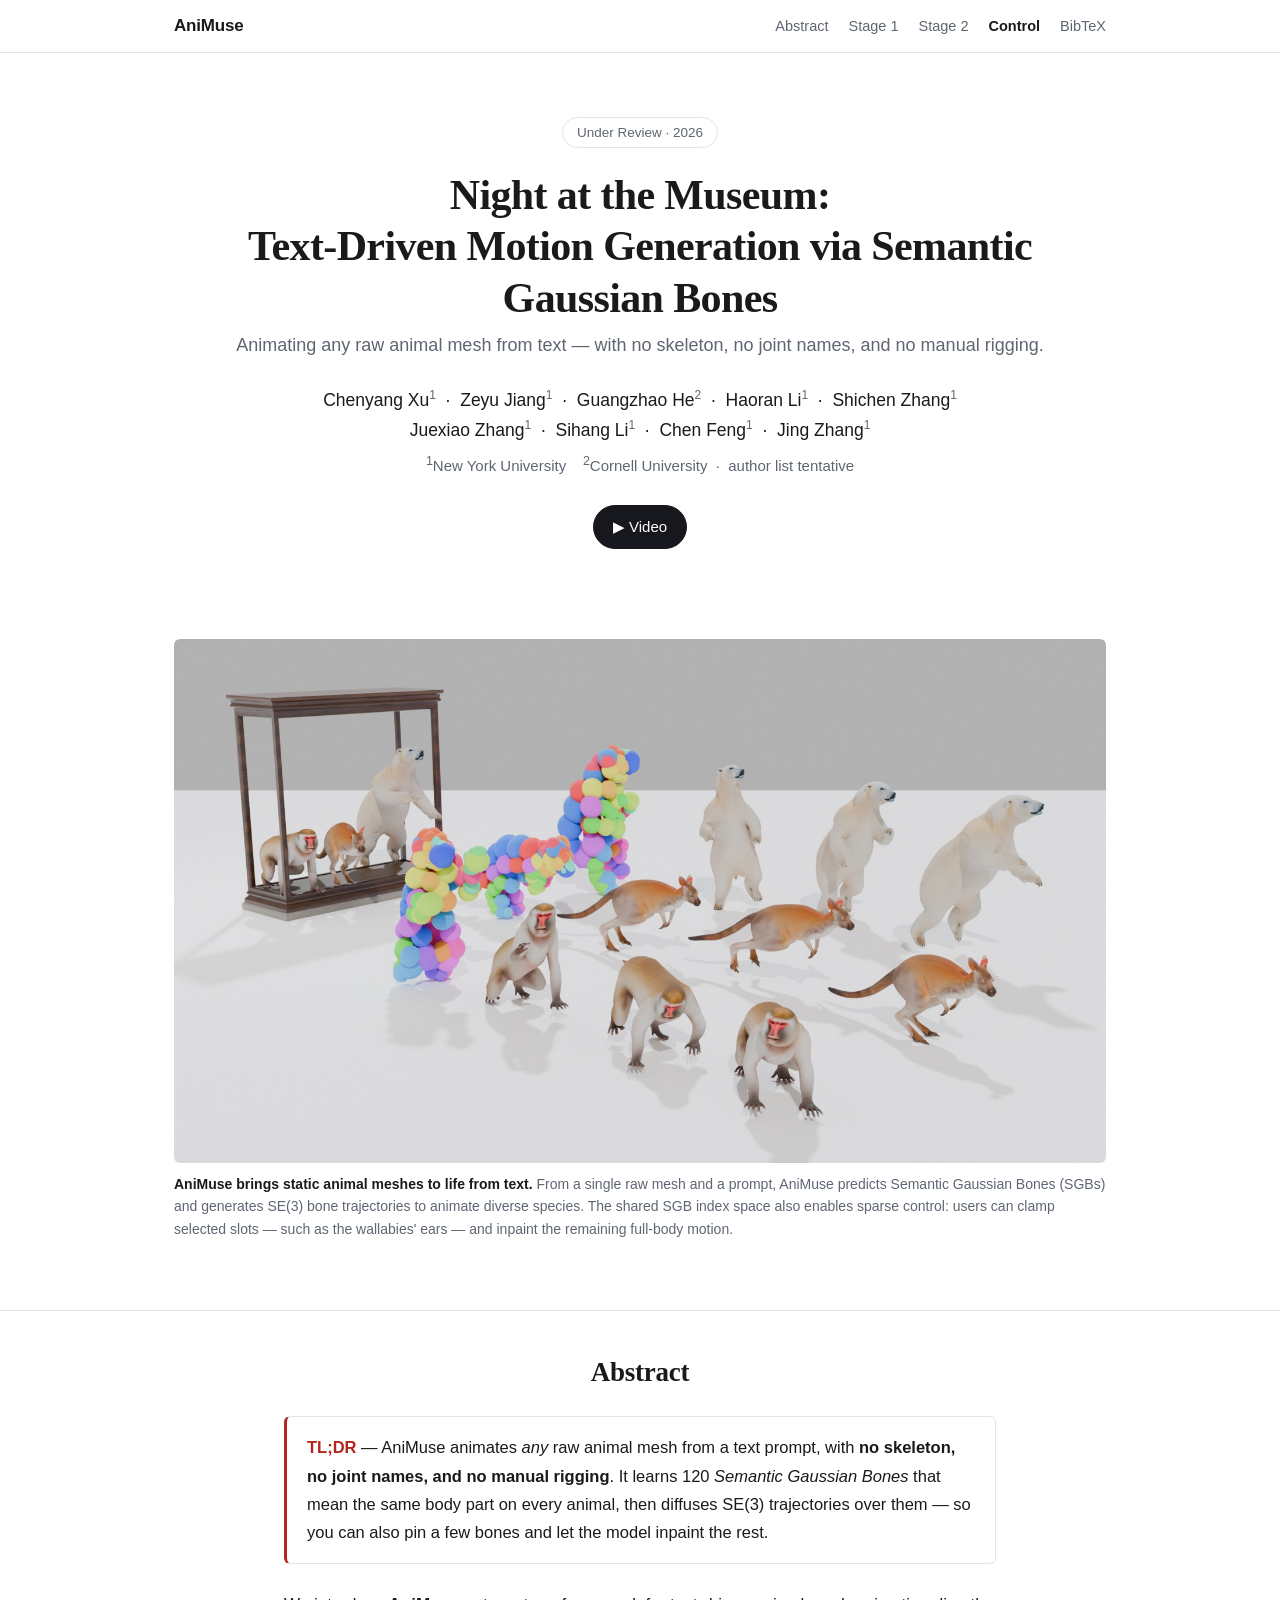
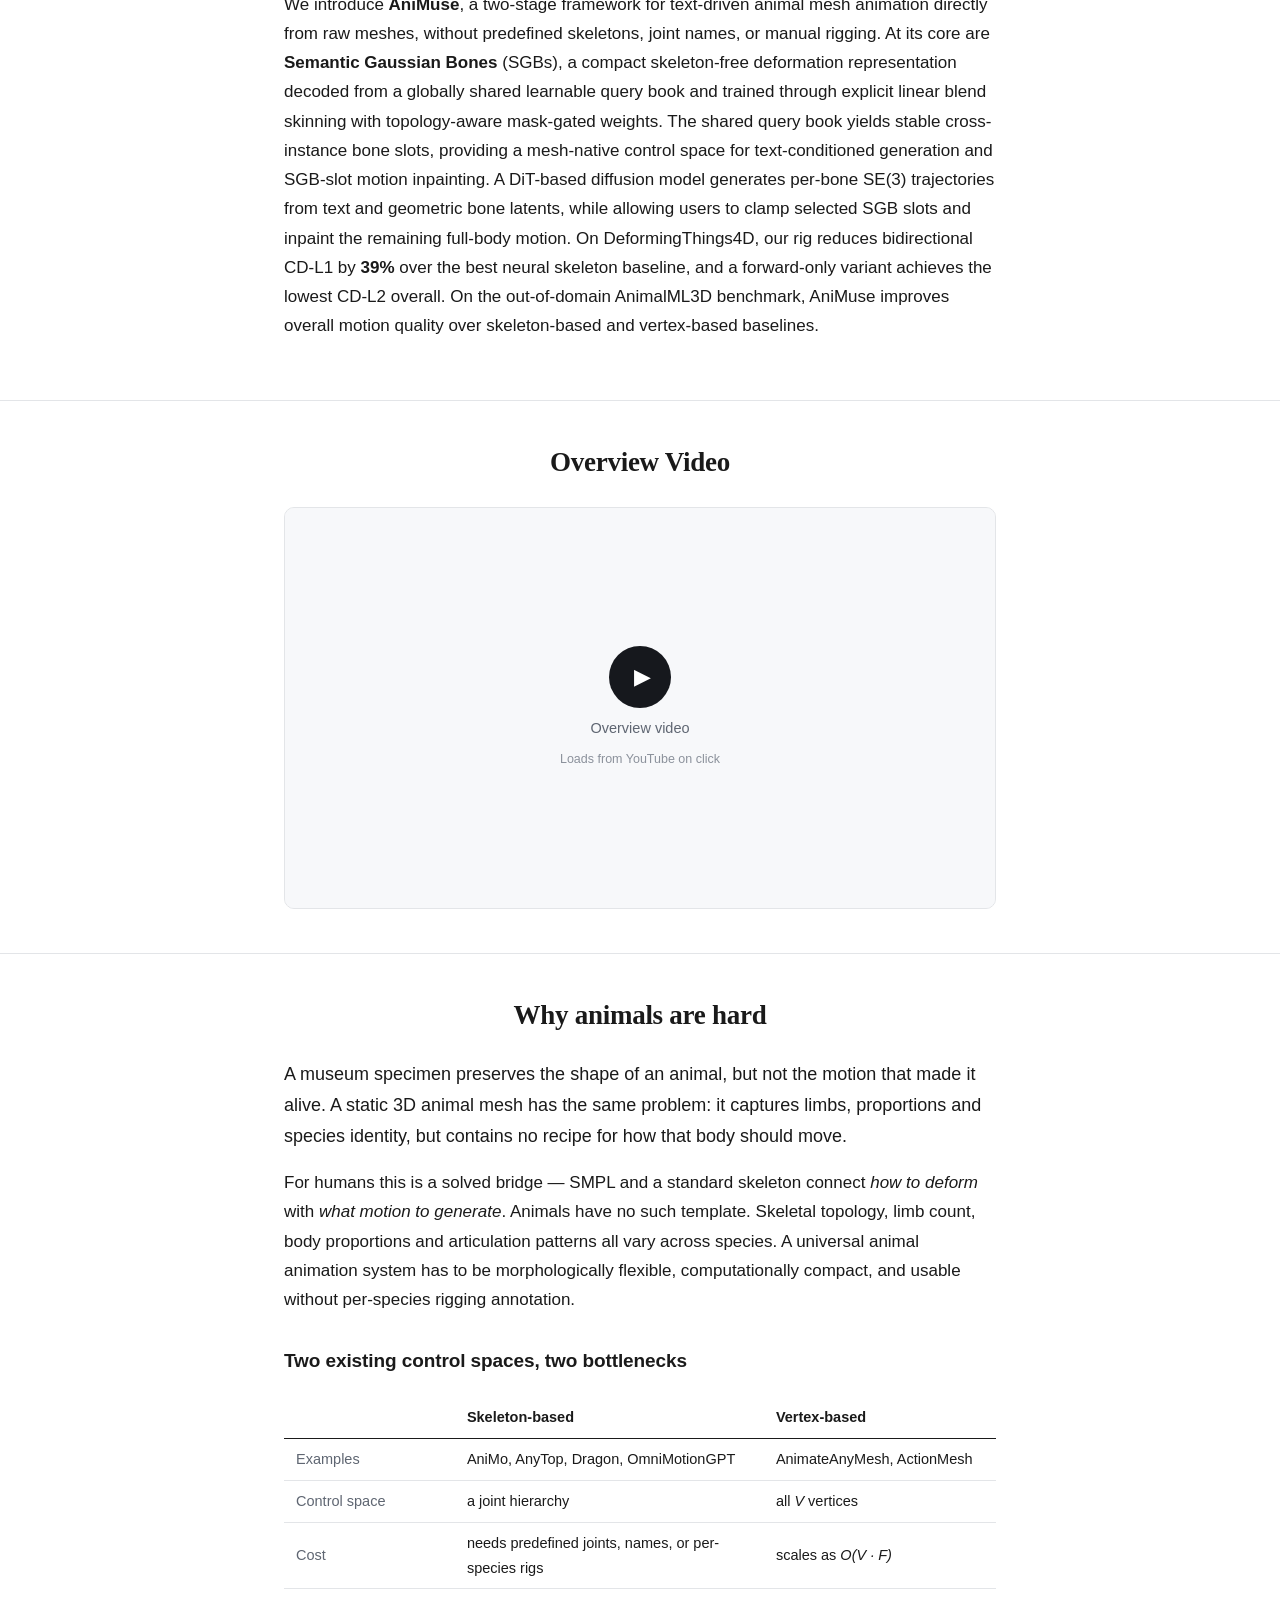
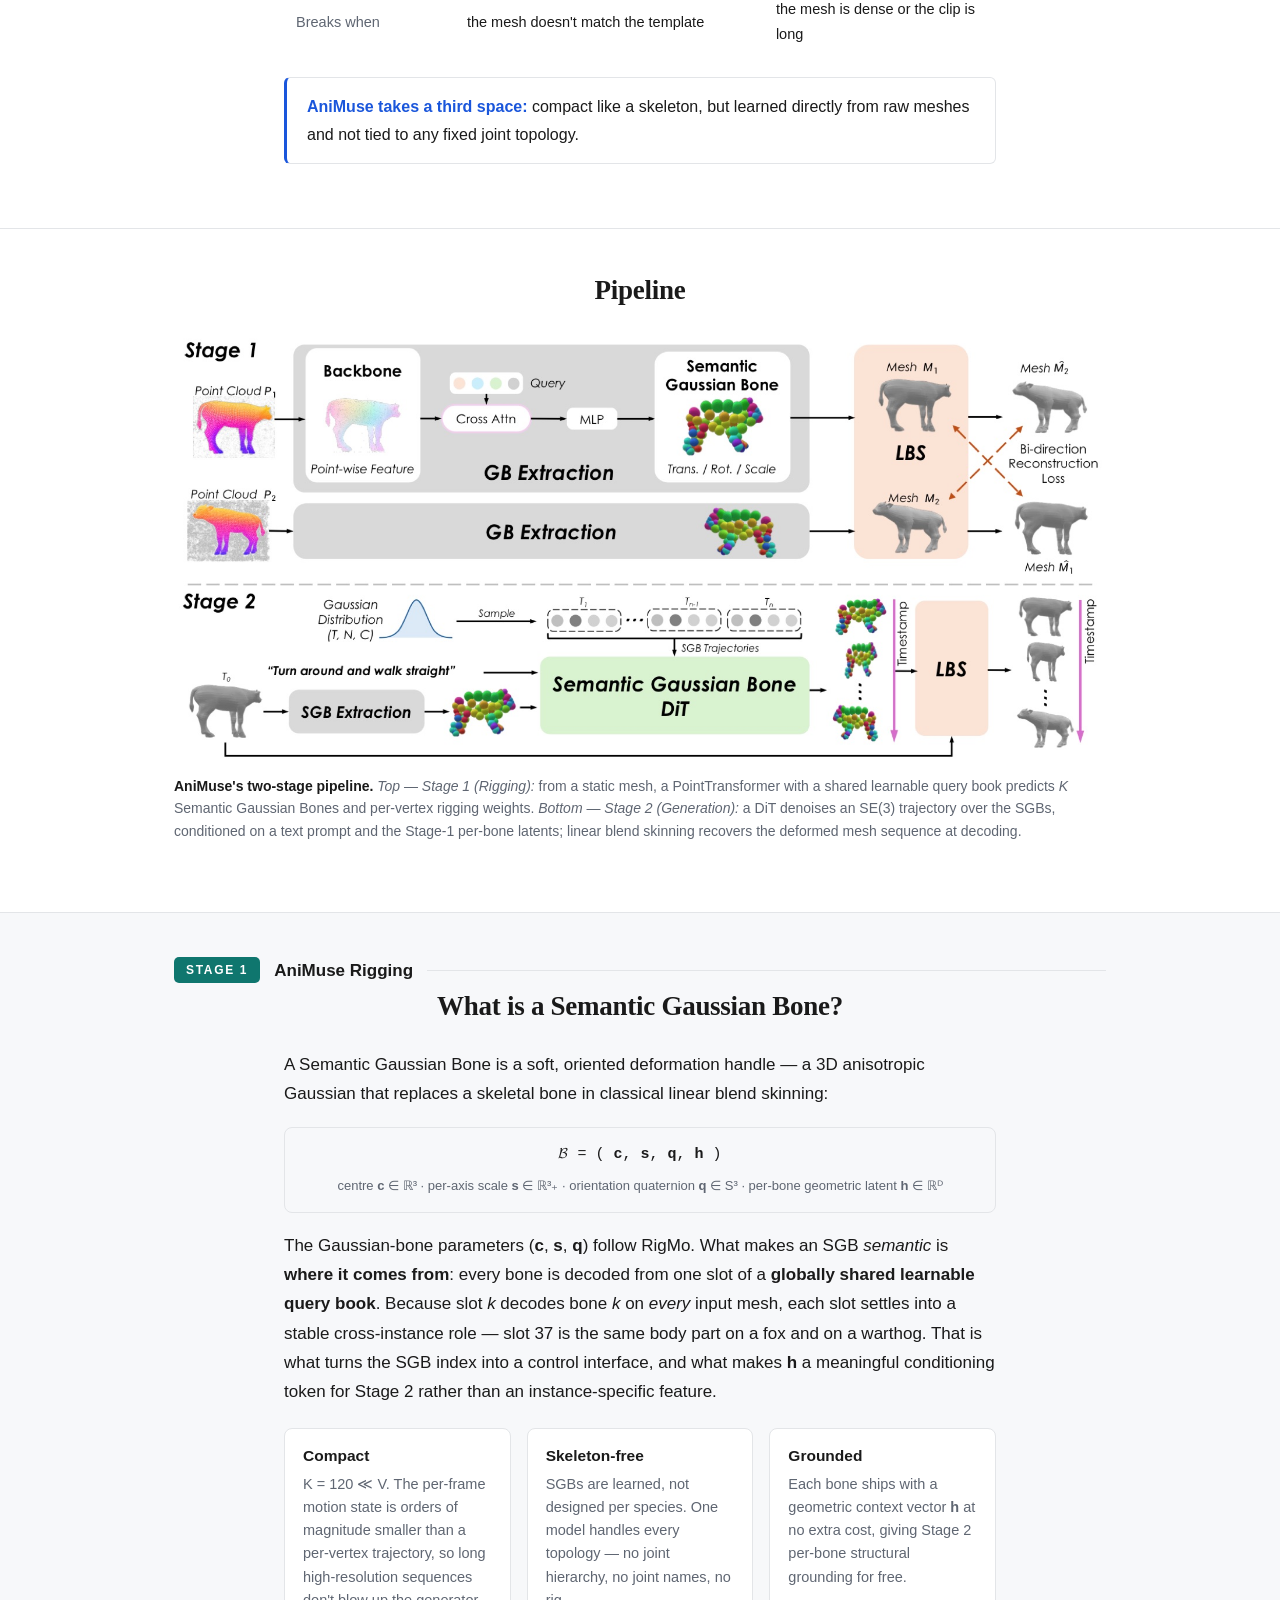
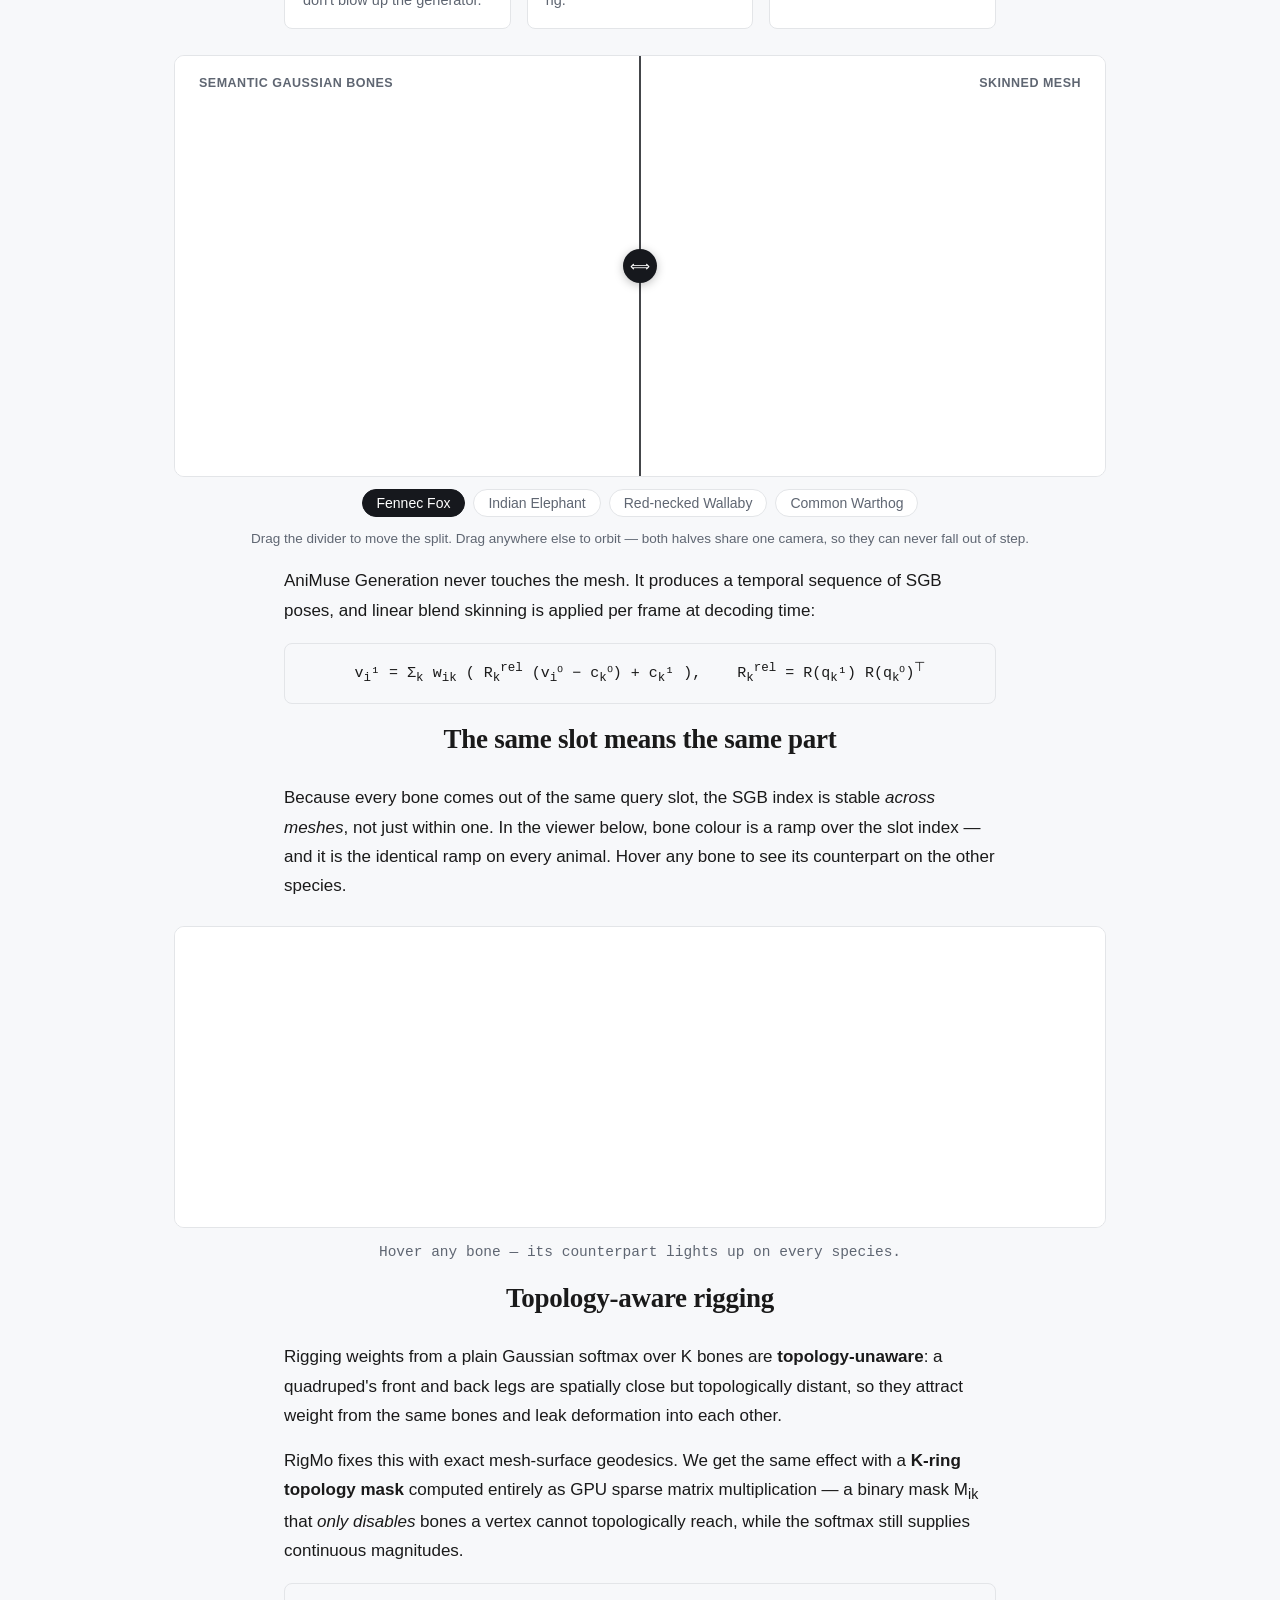
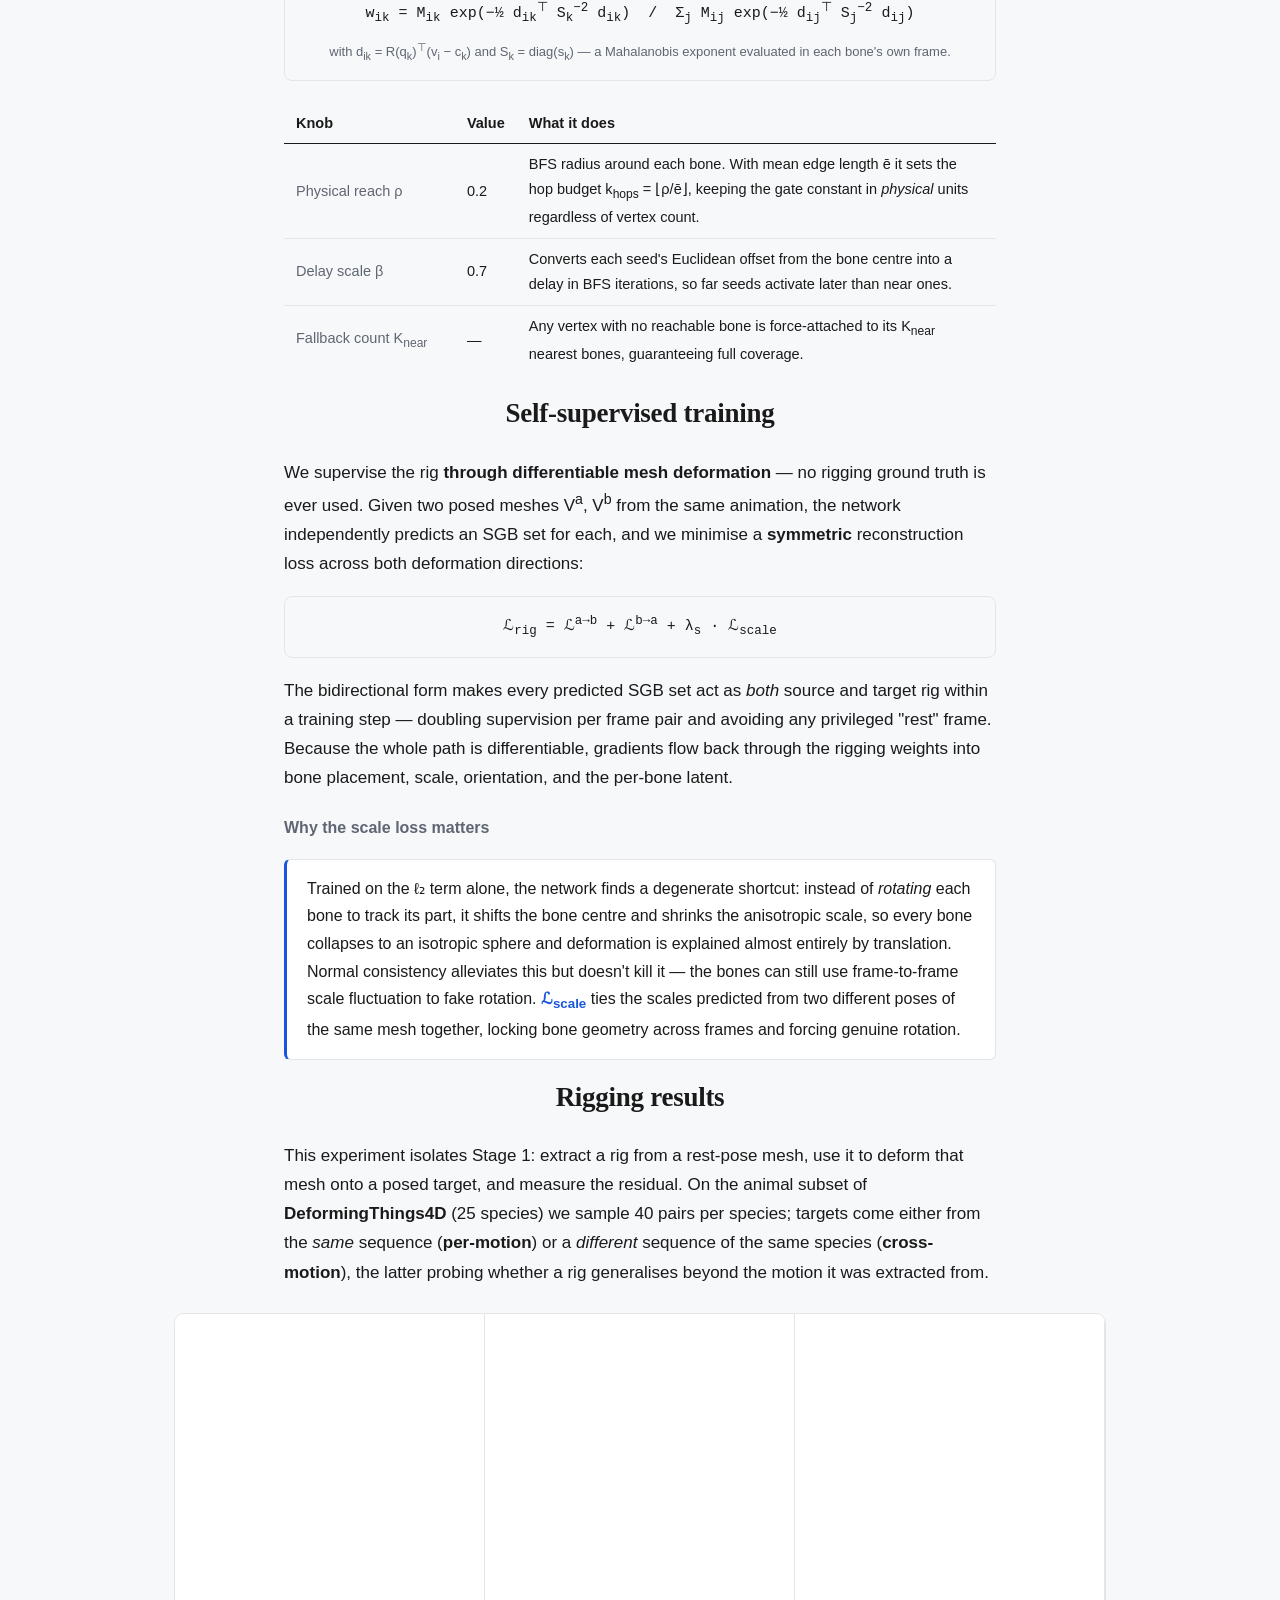
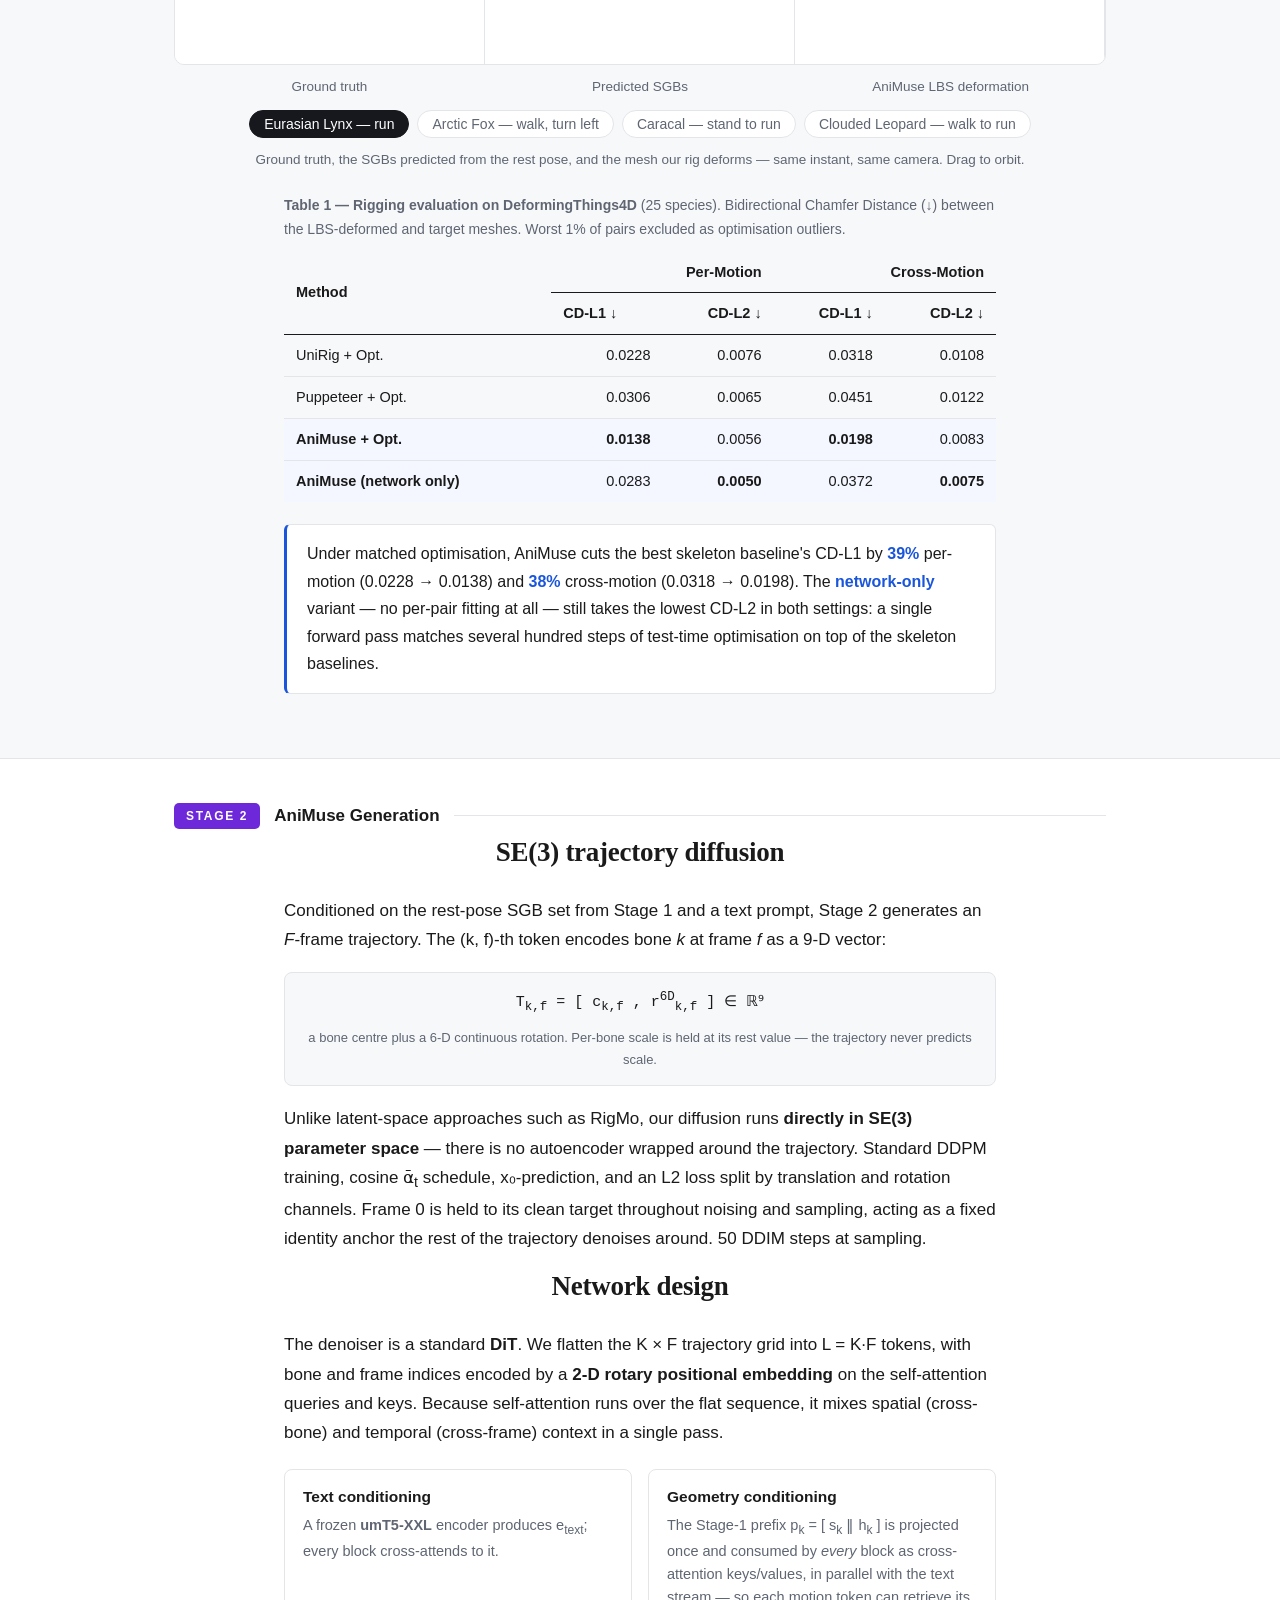
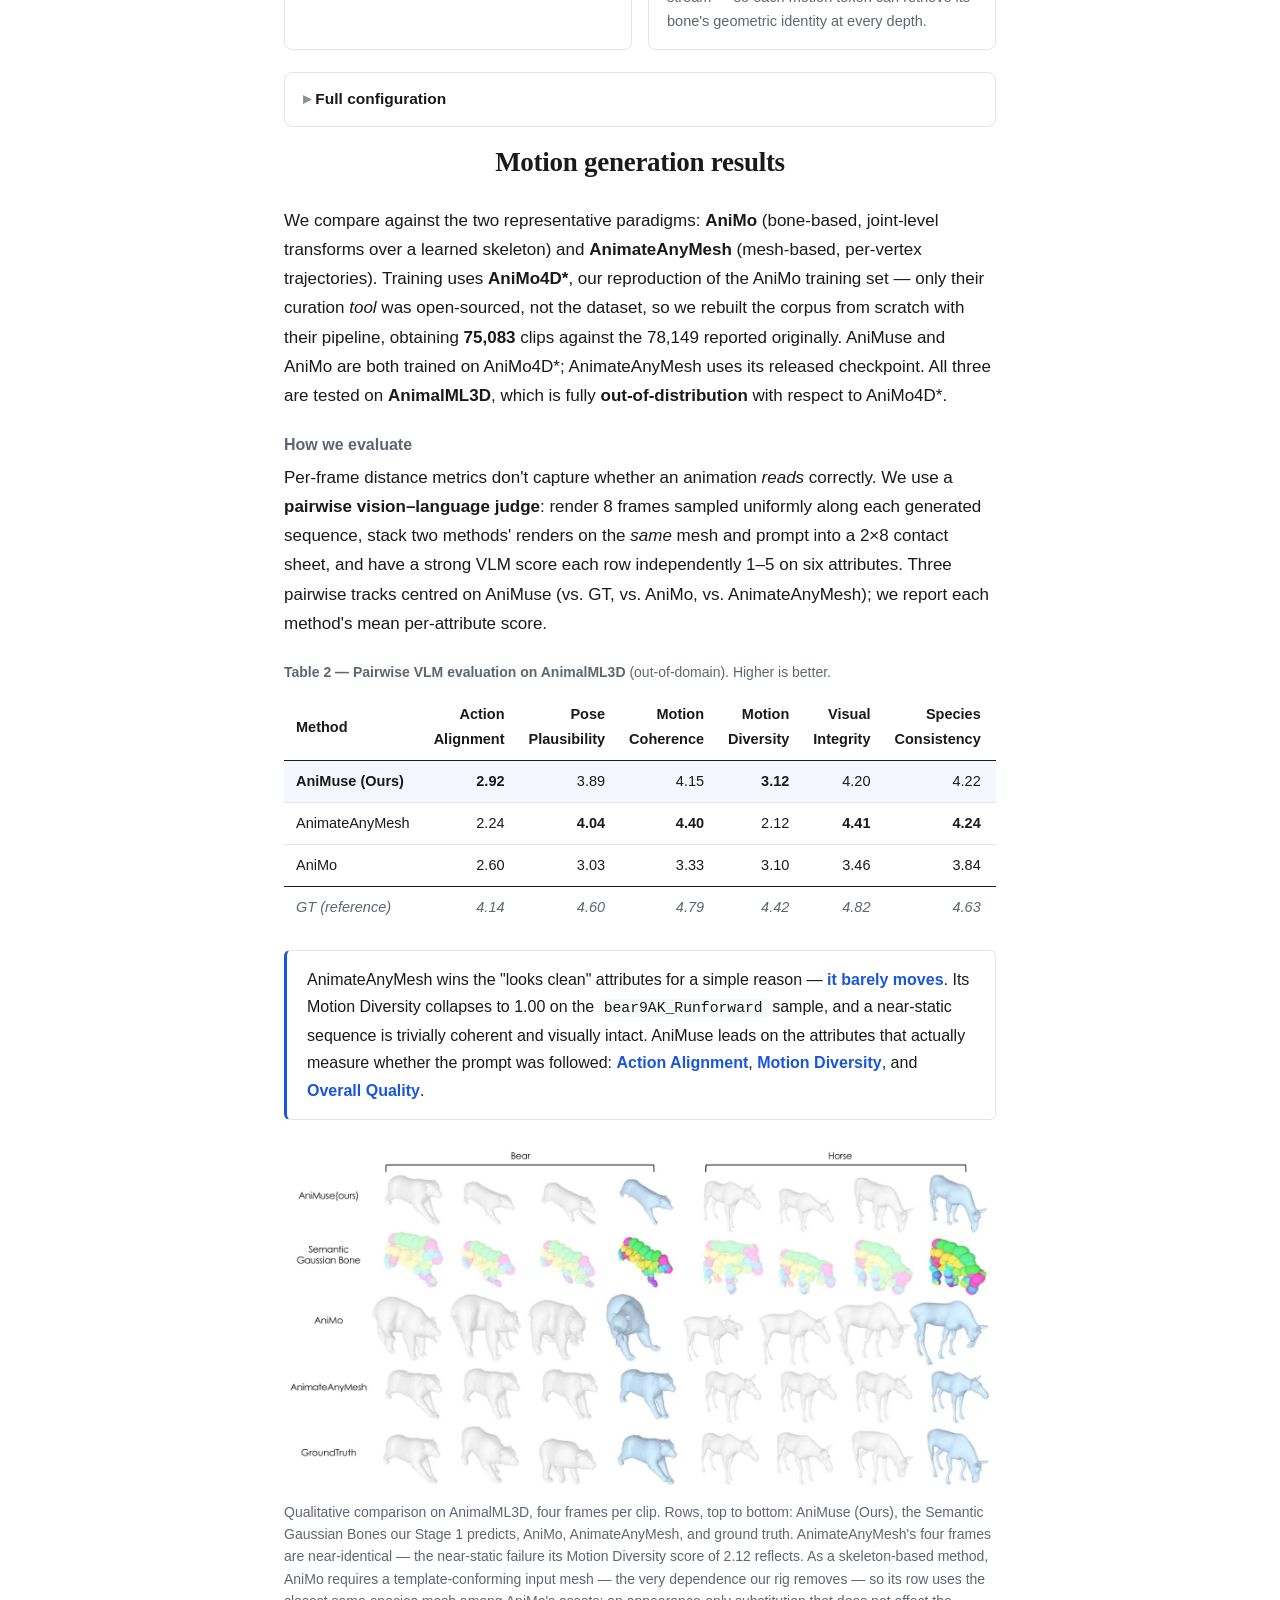
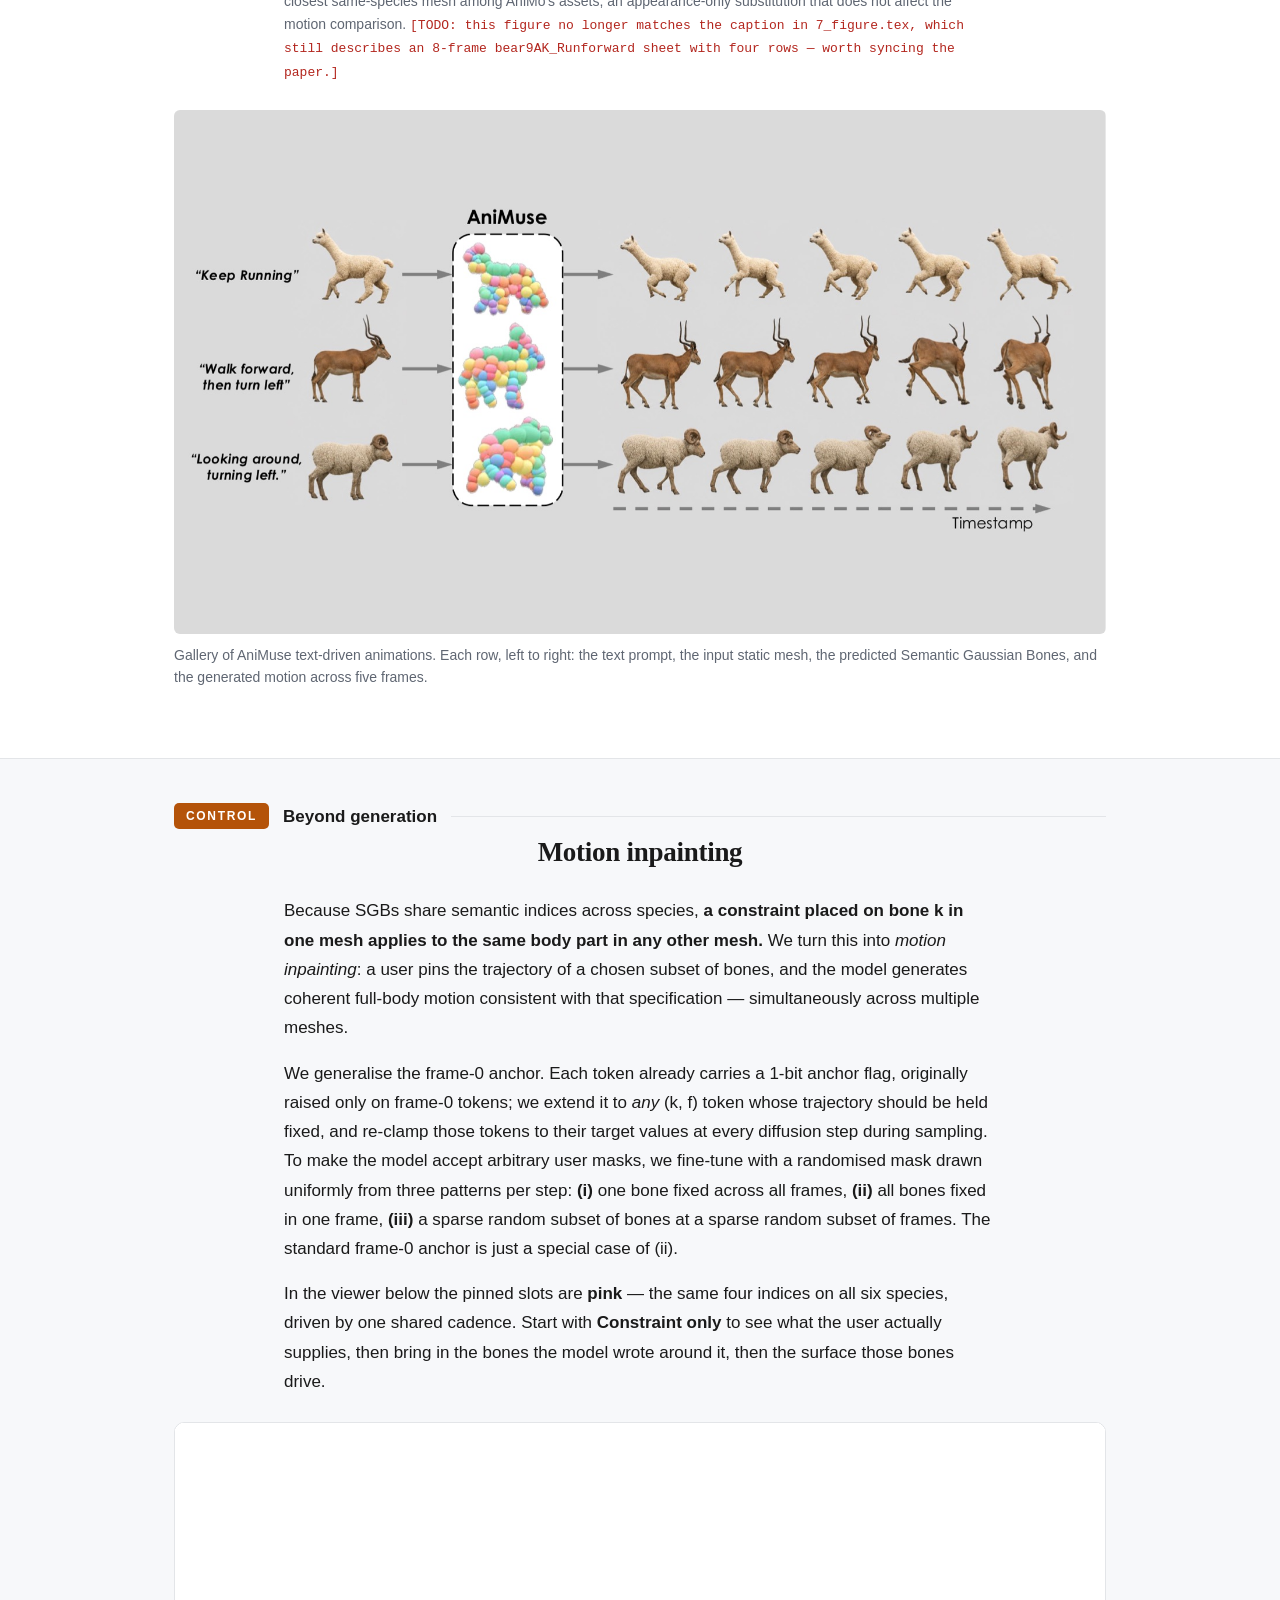
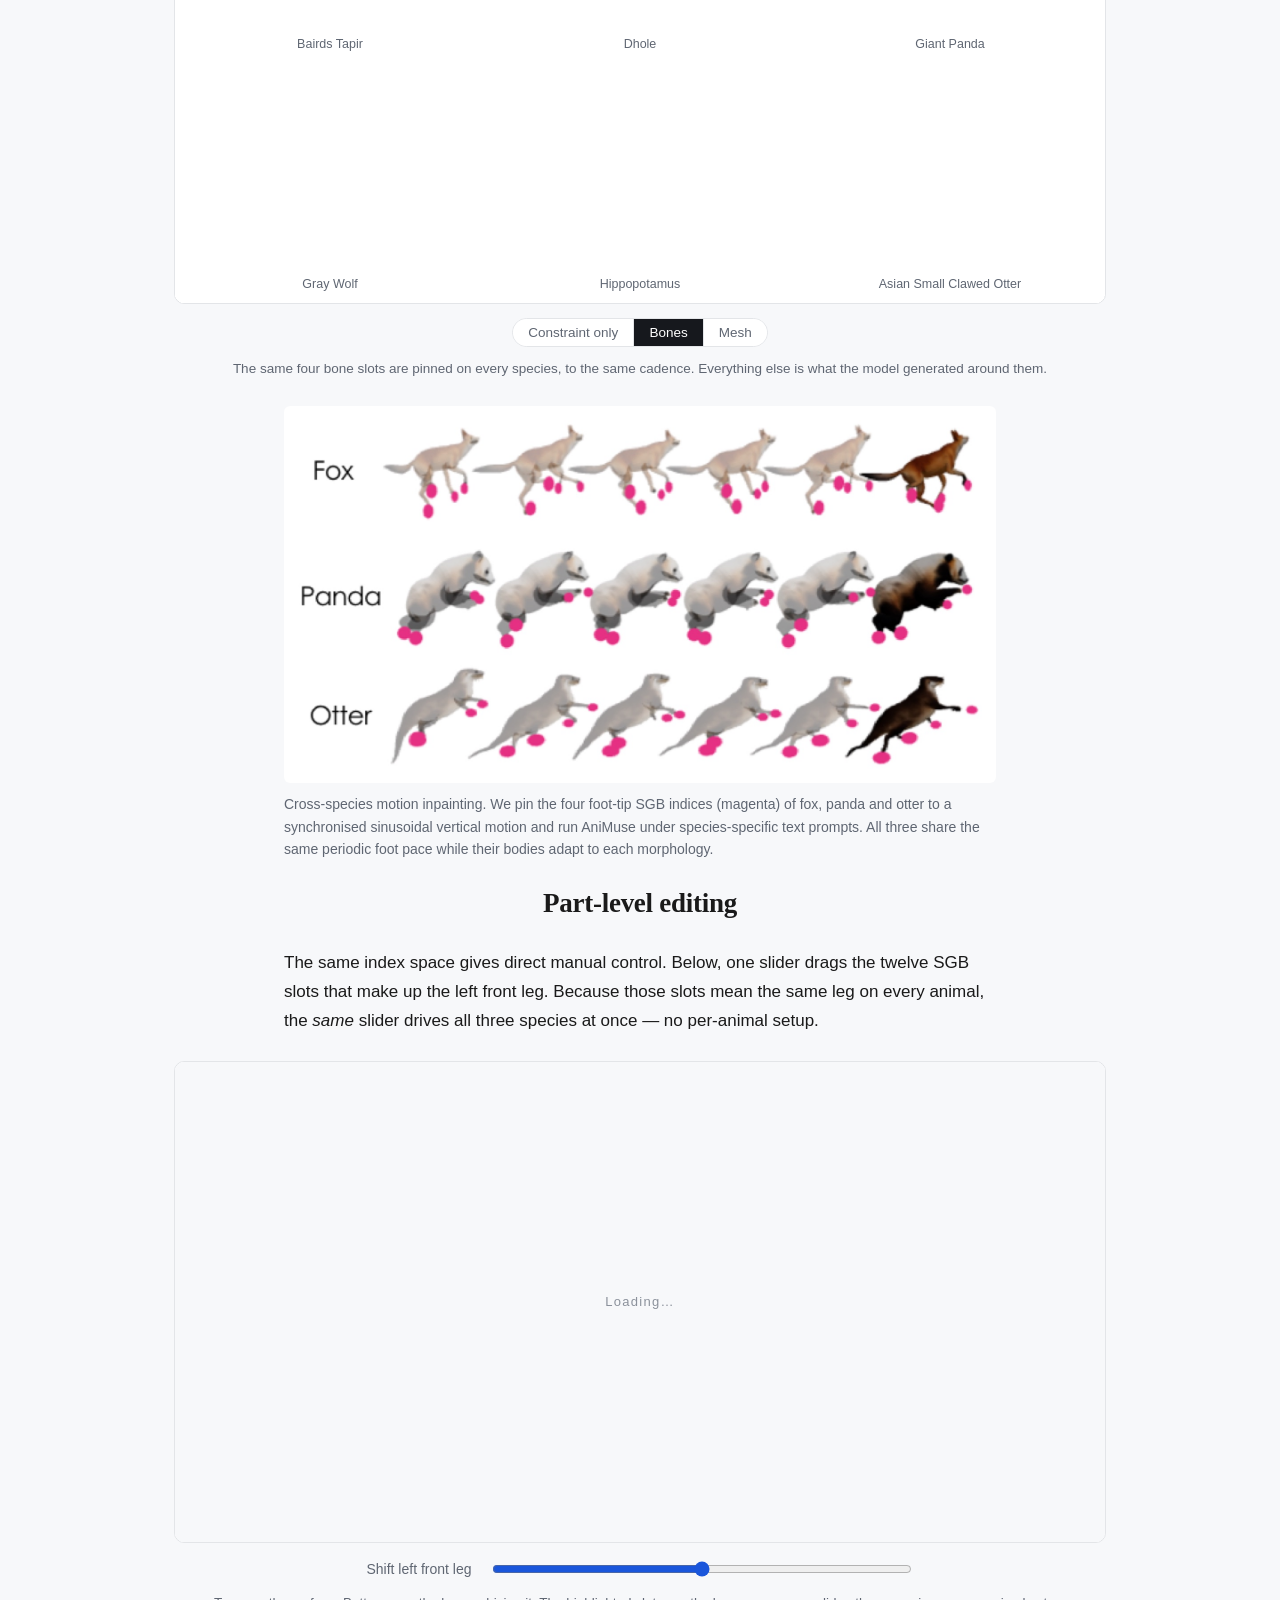
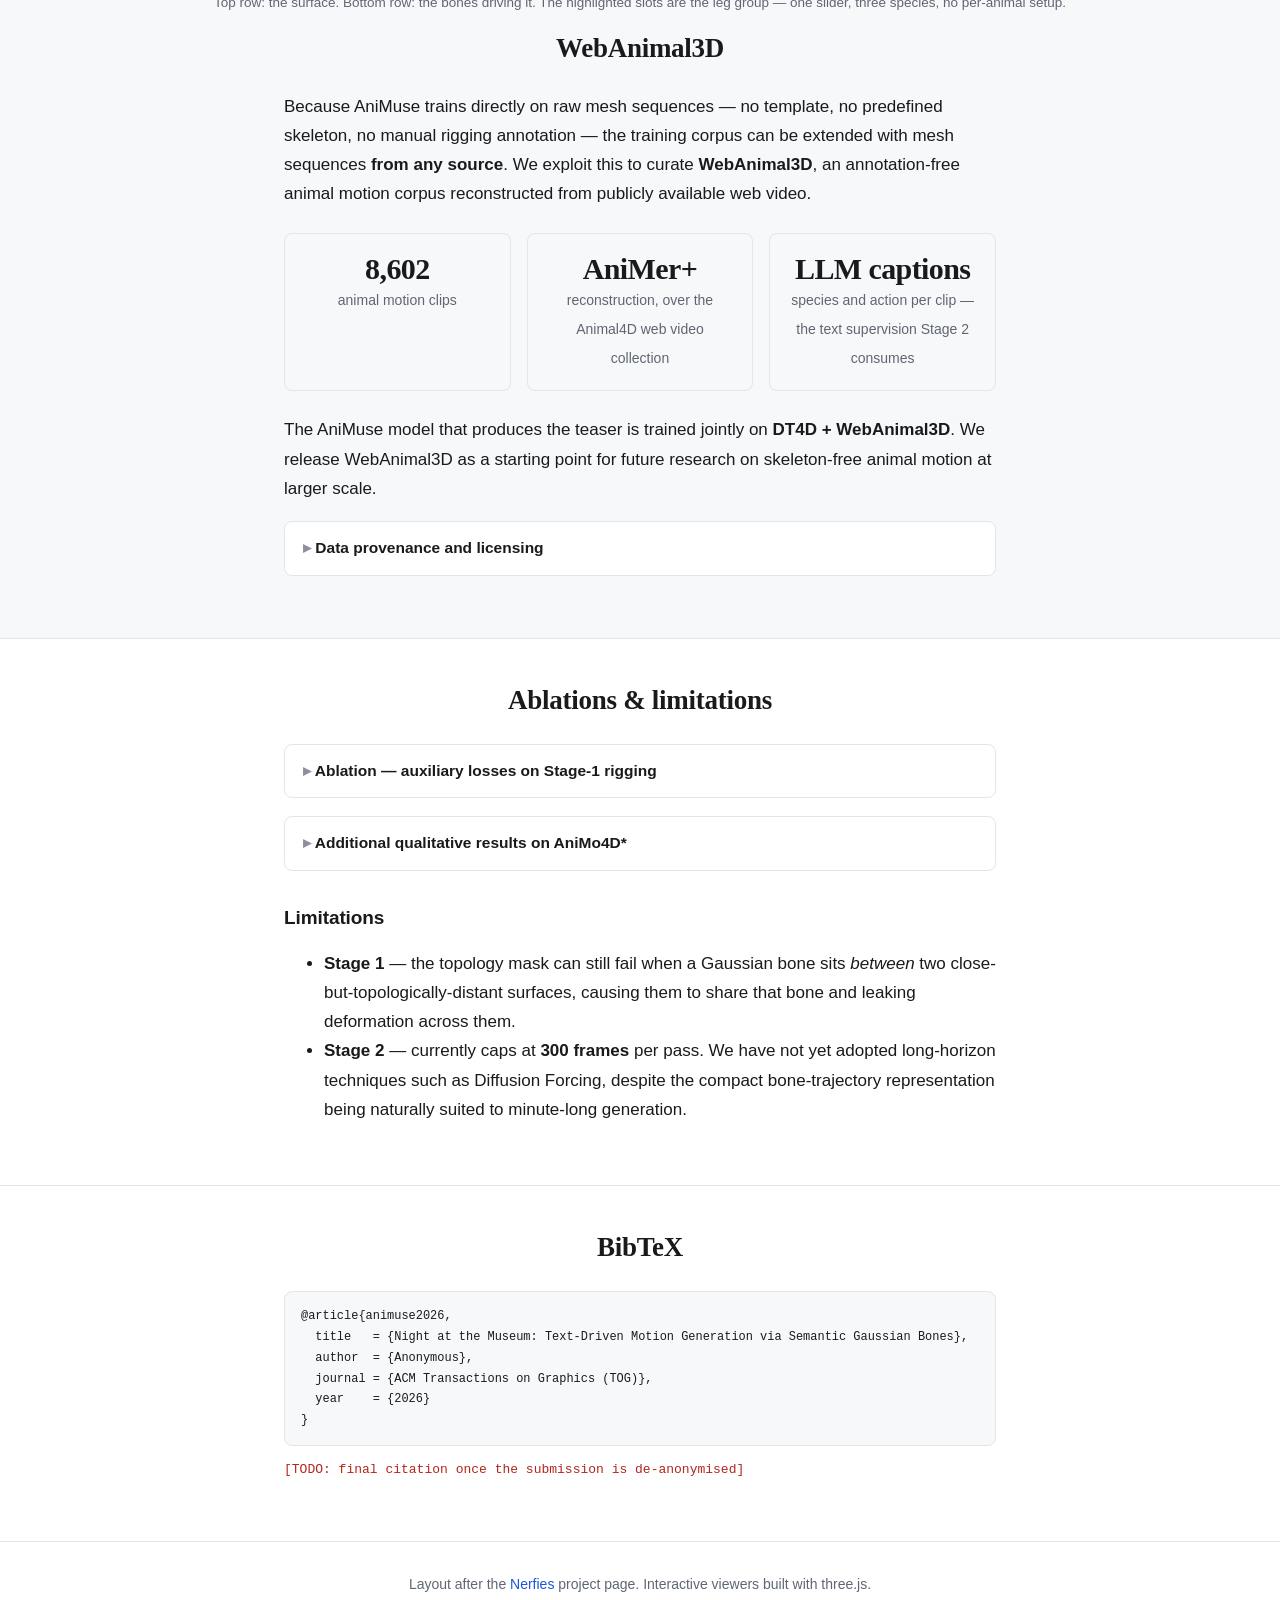
==== legacy/index.html @ e3233893 "Rebuild the page from draft_2, move v1 to legacy/ 新页面按 draft_2 的定位重写：不公开方法细节（公式、k-ring、损失、DiT 结构、 超参" ====
<!doctype html>
<html lang="en">
<head>
<meta charset="utf-8">
<meta name="viewport" content="width=device-width, initial-scale=1">
<title>AniMuse (v1, kept for reference) — Text-Driven Motion Generation via Semantic Gaussian Bones</title>
<meta name="robots" content="noindex, nofollow">
<meta name="description" content="AniMuse animates any raw animal mesh from a text prompt — no skeleton, no joint names, no manual rigging.">
<link rel="stylesheet" href="../css/style.css">
<link rel="icon" href="data:image/svg+xml,<svg xmlns='http://www.w3.org/2000/svg' viewBox='0 0 100 100'><text y='.9em' font-size='90'>🦊</text></svg>">
<script type="importmap">
{ "imports": {
    "three": "../vendor/three/three.module.js",
    "three/addons/": "../vendor/three/addons/"
} }
</script>
</head>
<body>

<nav class="nav">
  <div class="wrap">
    <span class="brand">AniMuse</span>
    <a href="#abstract">Abstract</a>
    <a href="#stage1">Stage 1</a>
    <a href="#stage2">Stage 2</a>
    <a href="#control">Control</a>
    <a href="#bibtex">BibTeX</a>
  </div>
</nav>

<header class="hero wrap">
  <span class="venue">Under Review · 2026</span>
  <h1>Night at the Museum:<br>Text-Driven Motion Generation via Semantic Gaussian Bones</h1>
  <p class="subtitle">Animating any raw animal mesh from text — with no skeleton, no joint names, and no manual rigging.</p>

  <p class="authors">
    Chenyang Xu<sup>1</sup> &nbsp;·&nbsp; Zeyu Jiang<sup>1</sup> &nbsp;·&nbsp; Guangzhao He<sup>2</sup> &nbsp;·&nbsp; Haoran Li<sup>1</sup> &nbsp;·&nbsp; Shichen Zhang<sup>1</sup><br>
    Juexiao Zhang<sup>1</sup> &nbsp;·&nbsp; Sihang Li<sup>1</sup> &nbsp;·&nbsp; Chen Feng<sup>1</sup> &nbsp;·&nbsp; Jing Zhang<sup>1</sup>
  </p>
  <p class="affil"><sup>1</sup>New York University &nbsp;&nbsp; <sup>2</sup>Cornell University &nbsp;·&nbsp; author list tentative</p>

  <div class="buttons">
    <a class="btn" href="#video">▶ Video</a>
  </div>
</header>

<section id="teaser">
  <div class="wrap">
    <figure>
      <img src="../assets/img/teaser.jpg" alt="AniMuse teaser: static animal meshes, their predicted Semantic Gaussian Bones, and the generated motion." loading="lazy" width="1600" height="700">
      <figcaption>
        <b>AniMuse brings static animal meshes to life from text.</b> From a single raw mesh and a prompt,
        AniMuse predicts Semantic Gaussian Bones (SGBs) and generates SE(3) bone trajectories to animate
        diverse species. The shared SGB index space also enables sparse control: users can clamp selected
        slots — such as the wallabies' ears — and inpaint the remaining full-body motion.
      </figcaption>
    </figure>
  </div>
</section>

<section id="abstract">
  <div class="wrap narrow">
    <h2>Abstract</h2>

    <p class="tldr">
      <b>TL;DR</b> — AniMuse animates <em>any</em> raw animal mesh from a text prompt, with
      <strong>no skeleton, no joint names, and no manual rigging</strong>. It learns 120
      <em>Semantic Gaussian Bones</em> that mean the same body part on every animal, then diffuses
      SE(3) trajectories over them — so you can also pin a few bones and let the model inpaint the rest.
    </p>

    <p>
      We introduce <b>AniMuse</b>, a two-stage framework for text-driven animal mesh animation directly
      from raw meshes, without predefined skeletons, joint names, or manual rigging. At its core are
      <b>Semantic Gaussian Bones</b> (SGBs), a compact skeleton-free deformation representation decoded
      from a globally shared learnable query book and trained through explicit linear blend skinning with
      topology-aware mask-gated weights. The shared query book yields stable cross-instance bone slots,
      providing a mesh-native control space for text-conditioned generation and SGB-slot motion
      inpainting. A DiT-based diffusion model generates per-bone SE(3) trajectories from text and
      geometric bone latents, while allowing users to clamp selected SGB slots and inpaint the remaining
      full-body motion. On DeformingThings4D, our rig reduces bidirectional CD-L1 by <b>39%</b> over the
      best neural skeleton baseline, and a forward-only variant achieves the lowest CD-L2 overall. On the
      out-of-domain AnimalML3D benchmark, AniMuse improves overall motion quality over skeleton-based and
      vertex-based baselines.
    </p>
  </div>
</section>

<section id="video">
  <div class="wrap narrow">
    <h2>Overview Video</h2>
    <div class="video-embed" data-youtube="UVx4sUNARUM">
      <button class="video-placeholder" type="button" aria-label="Play the AniMuse overview video">
        <span class="play">▶</span>
        <span>Overview video</span>
        <span class="hint">Loads from YouTube on click</span>
      </button>
    </div>
  </div>
</section>

<section id="problem">
  <div class="wrap narrow">
    <h2>Why animals are hard</h2>
    <p class="lead">
      A museum specimen preserves the shape of an animal, but not the motion that made it alive. A static
      3D animal mesh has the same problem: it captures limbs, proportions and species identity, but
      contains no recipe for how that body should move.
    </p>
    <p>
      For humans this is a solved bridge — SMPL and a standard skeleton connect <em>how to deform</em> with
      <em>what motion to generate</em>. Animals have no such template. Skeletal topology, limb count, body
      proportions and articulation patterns all vary across species. A universal animal animation system
      has to be morphologically flexible, computationally compact, and usable without per-species rigging
      annotation.
    </p>

    <h3>Two existing control spaces, two bottlenecks</h3>
    <div class="table-wrap">
      <table class="compare">
        <thead>
          <tr><th></th><th style="text-align:left">Skeleton-based</th><th style="text-align:left">Vertex-based</th></tr>
        </thead>
        <tbody>
          <tr><td>Examples</td><td style="text-align:left">AniMo, AnyTop, Dragon, OmniMotionGPT</td><td style="text-align:left">AnimateAnyMesh, ActionMesh</td></tr>
          <tr><td>Control space</td><td style="text-align:left">a joint hierarchy</td><td style="text-align:left">all <em>V</em> vertices</td></tr>
          <tr><td>Cost</td><td style="text-align:left">needs predefined joints, names, or per-species rigs</td><td style="text-align:left">scales as <em>O(V · F)</em></td></tr>
          <tr><td>Breaks when</td><td style="text-align:left">the mesh doesn't match the template</td><td style="text-align:left">the mesh is dense or the clip is long</td></tr>
        </tbody>
      </table>
    </div>

    <p class="takeaway">
      <strong>AniMuse takes a third space:</strong> compact like a skeleton, but learned directly from raw
      meshes and not tied to any fixed joint topology.
    </p>
  </div>
</section>

<section id="pipeline">
  <div class="wrap">
    <h2>Pipeline</h2>
    <figure>
      <img src="../assets/img/pipeline.jpg" alt="AniMuse two-stage pipeline diagram." loading="lazy">
      <figcaption>
        <b>AniMuse's two-stage pipeline.</b> <em>Top — Stage 1 (Rigging):</em> from a static mesh, a
        PointTransformer with a shared learnable query book predicts <em>K</em> Semantic Gaussian Bones and
        per-vertex rigging weights. <em>Bottom — Stage 2 (Generation):</em> a DiT denoises an SE(3)
        trajectory over the SGBs, conditioned on a text prompt and the Stage-1 per-bone latents; linear
        blend skinning recovers the deformed mesh sequence at decoding.
      </figcaption>
    </figure>
  </div>
</section>

<!-- ================= STAGE 1 ================= -->
<section id="stage1" class="stage-section">
  <div class="stage-mark"><span class="tag">Stage 1</span><span class="name">AniMuse Rigging</span><span class="rule"></span></div>
  <div class="wrap narrow">

    <h2>What is a Semantic Gaussian Bone?</h2>
    <p>
      A Semantic Gaussian Bone is a soft, oriented deformation handle — a 3D anisotropic Gaussian that
      replaces a skeletal bone in classical linear blend skinning:
    </p>
    <p class="eq">
      𝓑 = ( <b>c</b>, <b>s</b>, <b>q</b>, <b>h</b> )
      <span class="where">centre <b>c</b> ∈ ℝ³ · per-axis scale <b>s</b> ∈ ℝ³₊ · orientation quaternion
      <b>q</b> ∈ S³ · per-bone geometric latent <b>h</b> ∈ ℝᴰ</span>
    </p>
    <p>
      The Gaussian-bone parameters (<b>c</b>, <b>s</b>, <b>q</b>) follow RigMo. What makes an SGB
      <em>semantic</em> is <b>where it comes from</b>: every bone is decoded from one slot of a
      <b>globally shared learnable query book</b>. Because slot <em>k</em> decodes bone <em>k</em> on
      <em>every</em> input mesh, each slot settles into a stable cross-instance role — slot 37 is the same
      body part on a fox and on a warthog. That is what turns the SGB index into a control interface, and
      what makes <b>h</b> a meaningful conditioning token for Stage 2 rather than an instance-specific
      feature.
    </p>

    <div class="cards">
      <div class="card"><h5>Compact</h5><p>K = 120 ≪ V. The per-frame motion state is orders of magnitude smaller than a per-vertex trajectory, so long high-resolution sequences don't blow up the generator.</p></div>
      <div class="card"><h5>Skeleton-free</h5><p>SGBs are learned, not designed per species. One model handles every topology — no joint hierarchy, no joint names, no rig.</p></div>
      <div class="card"><h5>Grounded</h5><p>Each bone ships with a geometric context vector <b>h</b> at no extra cost, giving Stage 2 per-bone structural grounding for free.</p></div>
    </div>
  </div>

  <div class="wrap">
    <div class="viewer is-loading" id="v-split">
      <div class="viewer-frame">
        <div class="viewer-canvas"></div>
        <span class="split-label-left"></span>
        <span class="split-label-right"></span>
        <button class="split-divider" tabindex="0" aria-label="Drag to move the split between bones and mesh"></button>
      </div>
      <div class="viewer-chips"></div>
      <p class="viewer-note">Drag the divider to move the split. Drag anywhere else to orbit — both halves share one camera, so they can never fall out of step.</p>
    </div>
  </div>

  <div class="wrap narrow">
    <p>
      AniMuse Generation never touches the mesh. It produces a temporal sequence of SGB poses, and linear
      blend skinning is applied per frame at decoding time:
    </p>
    <p class="eq">
      v<sub>i</sub>¹ = Σ<sub>k</sub> w<sub>ik</sub> ( R<sub>k</sub><sup>rel</sup> (v<sub>i</sub>⁰ − c<sub>k</sub>⁰) + c<sub>k</sub>¹ ),
      &nbsp;&nbsp; R<sub>k</sub><sup>rel</sup> = R(q<sub>k</sub>¹) R(q<sub>k</sub>⁰)<sup>⊤</sup>
    </p>

    <h2>The same slot means the same part</h2>
    <p>
      Because every bone comes out of the same query slot, the SGB index is stable <em>across meshes</em>,
      not just within one. In the viewer below, bone colour is a ramp over the slot index — and it is the
      identical ramp on every animal. Hover any bone to see its counterpart on the other species.
    </p>
  </div>

  <div class="wrap">
    <div class="viewer is-loading" id="v-corr">
      <div class="viewer-frame"><div class="viewer-canvas h-sm"></div></div>
      <p class="corr-readout">Hover any bone — its counterpart lights up on every species.</p>
    </div>
  </div>

  <div class="wrap narrow">
    <h2>Topology-aware rigging</h2>
    <p>
      Rigging weights from a plain Gaussian softmax over K bones are <b>topology-unaware</b>: a quadruped's
      front and back legs are spatially close but topologically distant, so they attract weight from the
      same bones and leak deformation into each other.
    </p>
    <p>
      RigMo fixes this with exact mesh-surface geodesics. We get the same effect with a <b>K-ring topology
      mask</b> computed entirely as GPU sparse matrix multiplication — a binary mask M<sub>ik</sub> that
      <em>only disables</em> bones a vertex cannot topologically reach, while the softmax still supplies
      continuous magnitudes.
    </p>
    <p class="eq">
      w<sub>ik</sub> = M<sub>ik</sub> exp(−½ d<sub>ik</sub><sup>⊤</sup> S<sub>k</sub><sup>−2</sup> d<sub>ik</sub>)
      &nbsp;/&nbsp; Σ<sub>j</sub> M<sub>ij</sub> exp(−½ d<sub>ij</sub><sup>⊤</sup> S<sub>j</sub><sup>−2</sup> d<sub>ij</sub>)
      <span class="where">with d<sub>ik</sub> = R(q<sub>k</sub>)<sup>⊤</sup>(v<sub>i</sub> − c<sub>k</sub>) and S<sub>k</sub> = diag(s<sub>k</sub>) — a Mahalanobis exponent evaluated in each bone's own frame.</span>
    </p>

    <div class="table-wrap">
      <table class="compare">
        <thead><tr><th style="text-align:left">Knob</th><th style="text-align:left">Value</th><th style="text-align:left">What it does</th></tr></thead>
        <tbody>
          <tr><td style="text-align:left">Physical reach ρ</td><td style="text-align:left">0.2</td><td style="text-align:left">BFS radius around each bone. With mean edge length ē it sets the hop budget k<sub>hops</sub> = ⌊ρ/ē⌋, keeping the gate constant in <em>physical</em> units regardless of vertex count.</td></tr>
          <tr><td style="text-align:left">Delay scale β</td><td style="text-align:left">0.7</td><td style="text-align:left">Converts each seed's Euclidean offset from the bone centre into a delay in BFS iterations, so far seeds activate later than near ones.</td></tr>
          <tr><td style="text-align:left">Fallback count K<sub>near</sub></td><td style="text-align:left">—</td><td style="text-align:left">Any vertex with no reachable bone is force-attached to its K<sub>near</sub> nearest bones, guaranteeing full coverage.</td></tr>
        </tbody>
      </table>
    </div>

    <h2>Self-supervised training</h2>
    <p>
      We supervise the rig <b>through differentiable mesh deformation</b> — no rigging ground truth is ever
      used. Given two posed meshes V<sup>a</sup>, V<sup>b</sup> from the same animation, the network
      independently predicts an SGB set for each, and we minimise a <b>symmetric</b> reconstruction loss
      across both deformation directions:
    </p>
    <p class="eq">ℒ<sub>rig</sub> = ℒ<sup>a→b</sup> + ℒ<sup>b→a</sup> + λ<sub>s</sub> · ℒ<sub>scale</sub></p>
    <p>
      The bidirectional form makes every predicted SGB set act as <em>both</em> source and target rig within
      a training step — doubling supervision per frame pair and avoiding any privileged "rest" frame.
      Because the whole path is differentiable, gradients flow back through the rigging weights into bone
      placement, scale, orientation, and the per-bone latent.
    </p>

    <h4>Why the scale loss matters</h4>
    <p class="takeaway">
      Trained on the ℓ₂ term alone, the network finds a degenerate shortcut: instead of <em>rotating</em>
      each bone to track its part, it shifts the bone centre and shrinks the anisotropic scale, so every
      bone collapses to an isotropic sphere and deformation is explained almost entirely by translation.
      Normal consistency alleviates this but doesn't kill it — the bones can still use frame-to-frame scale
      fluctuation to fake rotation. <strong>ℒ<sub>scale</sub></strong> ties the scales predicted from two
      different poses of the same mesh together, locking bone geometry across frames and forcing genuine
      rotation.
    </p>

    <h2>Rigging results</h2>
    <p>
      This experiment isolates Stage 1: extract a rig from a rest-pose mesh, use it to deform that mesh onto
      a posed target, and measure the residual. On the animal subset of <b>DeformingThings4D</b> (25 species)
      we sample 40 pairs per species; targets come either from the <em>same</em> sequence (<b>per-motion</b>)
      or a <em>different</em> sequence of the same species (<b>cross-motion</b>), the latter probing whether a
      rig generalises beyond the motion it was extracted from.
    </p>
  </div>

  <div class="wrap">
    <div class="viewer is-loading" id="v-stage1">
      <div class="viewer-frame"><div class="viewer-canvas h-md"></div></div>
      <div class="viewer-labels"></div>
      <div class="viewer-chips"></div>
      <p class="viewer-note">Ground truth, the SGBs predicted from the rest pose, and the mesh our rig deforms — same instant, same camera. Drag to orbit.</p>
    </div>
  </div>

  <div class="wrap narrow">
    <div class="table-wrap">
      <table>
        <caption><b>Table 1 — Rigging evaluation on DeformingThings4D</b> (25 species). Bidirectional Chamfer Distance (↓) between the LBS-deformed and target meshes. Worst 1% of pairs excluded as optimisation outliers.</caption>
        <thead>
          <tr><th rowspan="2">Method</th><th colspan="2">Per-Motion</th><th colspan="2">Cross-Motion</th></tr>
          <tr><th>CD-L1 ↓</th><th>CD-L2 ↓</th><th>CD-L1 ↓</th><th>CD-L2 ↓</th></tr>
        </thead>
        <tbody>
          <tr><td>UniRig + Opt.</td><td>0.0228</td><td>0.0076</td><td>0.0318</td><td>0.0108</td></tr>
          <tr><td>Puppeteer + Opt.</td><td>0.0306</td><td>0.0065</td><td>0.0451</td><td>0.0122</td></tr>
          <tr class="ours"><td><b>AniMuse + Opt.</b></td><td class="best">0.0138</td><td>0.0056</td><td class="best">0.0198</td><td>0.0083</td></tr>
          <tr class="ours"><td><b>AniMuse (network only)</b></td><td>0.0283</td><td class="best">0.0050</td><td>0.0372</td><td class="best">0.0075</td></tr>
        </tbody>
      </table>
    </div>

    <p class="takeaway">
      Under matched optimisation, AniMuse cuts the best skeleton baseline's CD-L1 by <strong>39%</strong>
      per-motion (0.0228 → 0.0138) and <strong>38%</strong> cross-motion (0.0318 → 0.0198).
      The <strong>network-only</strong> variant — no per-pair fitting at all — still takes the lowest CD-L2
      in both settings: a single forward pass matches several hundred steps of test-time optimisation on
      top of the skeleton baselines.
    </p>
  </div>
</section>

<!-- ================= STAGE 2 ================= -->
<section id="stage2">
  <div class="stage-mark"><span class="tag">Stage 2</span><span class="name">AniMuse Generation</span><span class="rule"></span></div>
  <div class="wrap narrow">

    <h2>SE(3) trajectory diffusion</h2>
    <p>
      Conditioned on the rest-pose SGB set from Stage 1 and a text prompt, Stage 2 generates an
      <em>F</em>-frame trajectory. The (k, f)-th token encodes bone <em>k</em> at frame <em>f</em> as a
      9-D vector:
    </p>
    <p class="eq">
      T<sub>k,f</sub> = [ c<sub>k,f</sub> , r<sup>6D</sup><sub>k,f</sub> ] ∈ ℝ⁹
      <span class="where">a bone centre plus a 6-D continuous rotation. Per-bone scale is held at its rest value — the trajectory never predicts scale.</span>
    </p>
    <p>
      Unlike latent-space approaches such as RigMo, our diffusion runs <b>directly in SE(3) parameter
      space</b> — there is no autoencoder wrapped around the trajectory. Standard DDPM training, cosine
      ᾱ<sub>t</sub> schedule, x₀-prediction, and an L2 loss split by translation and rotation channels.
      Frame 0 is held to its clean target throughout noising and sampling, acting as a fixed identity
      anchor the rest of the trajectory denoises around. 50 DDIM steps at sampling.
    </p>

    <h2>Network design</h2>
    <p>
      The denoiser is a standard <b>DiT</b>. We flatten the K × F trajectory grid into L = K·F tokens, with
      bone and frame indices encoded by a <b>2-D rotary positional embedding</b> on the self-attention
      queries and keys. Because self-attention runs over the flat sequence, it mixes spatial (cross-bone)
      and temporal (cross-frame) context in a single pass.
    </p>
    <div class="cards">
      <div class="card"><h5>Text conditioning</h5><p>A frozen <b>umT5-XXL</b> encoder produces e<sub>text</sub>; every block cross-attends to it.</p></div>
      <div class="card"><h5>Geometry conditioning</h5><p>The Stage-1 prefix p<sub>k</sub> = [ s<sub>k</sub> ‖ h<sub>k</sub> ] is projected once and consumed by <em>every</em> block as cross-attention keys/values, in parallel with the text stream — so each motion token can retrieve its bone's geometric identity at every depth.</p></div>
    </div>

    <details>
      <summary>Full configuration</summary>
      <div class="table-wrap">
        <table class="compare">
          <thead><tr><th></th><th style="text-align:left">Stage 1</th><th style="text-align:left">Stage 2</th></tr></thead>
          <tbody>
            <tr><td>Backbone</td><td style="text-align:left">5-block PointTransformer, widths 512–2048</td><td style="text-align:left">16-layer DiT, hidden 512</td></tr>
            <tr><td>Input</td><td style="text-align:left">4096-point cloud (FPS)</td><td style="text-align:left">K × F trajectory grid</td></tr>
            <tr><td>Bones K</td><td style="text-align:left">120</td><td style="text-align:left">120</td></tr>
            <tr><td>Query book</td><td style="text-align:left">D = 512, globally shared</td><td style="text-align:left">—</td></tr>
            <tr><td>Text encoder</td><td style="text-align:left">—</td><td style="text-align:left">frozen umT5-XXL</td></tr>
            <tr><td>Mask params</td><td style="text-align:left">ρ = 0.2, β = 0.7</td><td style="text-align:left">—</td></tr>
            <tr><td>Objective</td><td style="text-align:left">ℓ₂ + ℒ<sub>normal</sub> + ℒ<sub>scale</sub>, bidirectional</td><td style="text-align:left">DDPM, x₀-prediction, cosine schedule</td></tr>
            <tr><td>Optimiser</td><td style="text-align:left">AdamW, lr 2×10⁻⁵, no warmup</td><td style="text-align:left">AdamW, lr 5×10⁻⁵, no warmup</td></tr>
            <tr><td>Sampling</td><td style="text-align:left">—</td><td style="text-align:left">50 DDIM steps</td></tr>
          </tbody>
        </table>
      </div>
    </details>

    <h2>Motion generation results</h2>
    <p>
      We compare against the two representative paradigms: <b>AniMo</b> (bone-based, joint-level transforms
      over a learned skeleton) and <b>AnimateAnyMesh</b> (mesh-based, per-vertex trajectories). Training
      uses <b>AniMo4D*</b>, our reproduction of the AniMo training set — only their curation <em>tool</em>
      was open-sourced, not the dataset, so we rebuilt the corpus from scratch with their pipeline,
      obtaining <b>75,083</b> clips against the 78,149 reported originally. AniMuse and AniMo are both
      trained on AniMo4D*; AnimateAnyMesh uses its released checkpoint. All three are tested on
      <b>AnimalML3D</b>, which is fully <b>out-of-distribution</b> with respect to AniMo4D*.
    </p>

    <h4>How we evaluate</h4>
    <p>
      Per-frame distance metrics don't capture whether an animation <em>reads</em> correctly. We use a
      <b>pairwise vision–language judge</b>: render 8 frames sampled uniformly along each generated
      sequence, stack two methods' renders on the <em>same</em> mesh and prompt into a 2×8 contact sheet,
      and have a strong VLM score each row independently 1–5 on six attributes. Three pairwise tracks
      centred on AniMuse (vs. GT, vs. AniMo, vs. AnimateAnyMesh); we report each method's mean
      per-attribute score.
    </p>

    <div class="table-wrap">
      <table>
        <caption><b>Table 2 — Pairwise VLM evaluation on AnimalML3D</b> (out-of-domain). Higher is better.</caption>
        <thead>
          <tr><th>Method</th><th>Action<br>Alignment</th><th>Pose<br>Plausibility</th><th>Motion<br>Coherence</th><th>Motion<br>Diversity</th><th>Visual<br>Integrity</th><th>Species<br>Consistency</th><th>Overall ↑</th></tr>
        </thead>
        <tbody>
          <tr class="ours"><td><b>AniMuse (Ours)</b></td><td class="best">2.92</td><td>3.89</td><td>4.15</td><td class="best">3.12</td><td>4.20</td><td>4.22</td><td class="best">3.50</td></tr>
          <tr><td>AnimateAnyMesh</td><td>2.24</td><td class="best">4.04</td><td class="best">4.40</td><td>2.12</td><td class="best">4.41</td><td class="best">4.24</td><td>3.16</td></tr>
          <tr><td>AniMo</td><td>2.60</td><td>3.03</td><td>3.33</td><td>3.10</td><td>3.46</td><td>3.84</td><td>3.05</td></tr>
          <tr class="ref rule-above"><td>GT (reference)</td><td>4.14</td><td>4.60</td><td>4.79</td><td>4.42</td><td>4.82</td><td>4.63</td><td>4.56</td></tr>
        </tbody>
      </table>
    </div>

    <p class="takeaway">
      AnimateAnyMesh wins the "looks clean" attributes for a simple reason — <strong>it barely moves</strong>.
      Its Motion Diversity collapses to 1.00 on the <code>bear9AK_Runforward</code> sample, and a near-static
      sequence is trivially coherent and visually intact. AniMuse leads on the attributes that actually
      measure whether the prompt was followed: <strong>Action Alignment</strong>, <strong>Motion
      Diversity</strong>, and <strong>Overall Quality</strong>.
    </p>

    <figure>
      <img src="../assets/img/eval.jpg" alt="Eight-frame contact sheet comparing AniMuse, AnimateAnyMesh, AniMo and ground truth." loading="lazy">
      <figcaption>
        Qualitative comparison on AnimalML3D, four frames per clip. Rows, top to bottom: AniMuse (Ours),
        the Semantic Gaussian Bones our Stage 1 predicts, AniMo, AnimateAnyMesh, and ground truth.
        AnimateAnyMesh's four frames are near-identical — the near-static failure its Motion Diversity
        score of 2.12 reflects. As a skeleton-based method, AniMo requires a template-conforming input mesh
        — the very dependence our rig removes — so its row uses the closest same-species mesh among
        AniMo's assets; an appearance-only substitution that does not affect the motion comparison.
        <span class="todo">[TODO: this figure no longer matches the caption in 7_figure.tex, which still
        describes an 8-frame bear9AK_Runforward sheet with four rows — worth syncing the paper.]</span>
      </figcaption>
    </figure>
  </div>

  <div class="wrap">
    <figure>
      <img src="../assets/img/gallery.jpg" alt="Gallery of AniMuse text-driven animations on diverse animal meshes." loading="lazy">
      <figcaption>
        Gallery of AniMuse text-driven animations. Each row, left to right: the text prompt, the input
        static mesh, the predicted Semantic Gaussian Bones, and the generated motion across five frames.
      </figcaption>
    </figure>
  </div>
</section>

<!-- ================= CONTROL ================= -->
<section id="control" class="stage-section">
  <div class="stage-mark"><span class="tag">Control</span><span class="name">Beyond generation</span><span class="rule"></span></div>
  <div class="wrap narrow">

    <h2>Motion inpainting</h2>
    <p>
      Because SGBs share semantic indices across species, <b>a constraint placed on bone k in one mesh
      applies to the same body part in any other mesh.</b> We turn this into <em>motion inpainting</em>: a
      user pins the trajectory of a chosen subset of bones, and the model generates coherent full-body
      motion consistent with that specification — simultaneously across multiple meshes.
    </p>
    <p>
      We generalise the frame-0 anchor. Each token already carries a 1-bit anchor flag, originally raised
      only on frame-0 tokens; we extend it to <em>any</em> (k, f) token whose trajectory should be held
      fixed, and re-clamp those tokens to their target values at every diffusion step during sampling. To
      make the model accept arbitrary user masks, we fine-tune with a randomised mask drawn uniformly from
      three patterns per step: <b>(i)</b> one bone fixed across all frames, <b>(ii)</b> all bones fixed in
      one frame, <b>(iii)</b> a sparse random subset of bones at a sparse random subset of frames. The
      standard frame-0 anchor is just a special case of (ii).
    </p>
    <p>
      In the viewer below the pinned slots are <b>pink</b> — the same four indices on all six species,
      driven by one shared cadence. Start with <b>Constraint only</b> to see what the user actually
      supplies, then bring in the bones the model wrote around it, then the surface those bones drive.
    </p>
  </div>

  <div class="wrap">
    <div class="viewer is-loading" id="v-inpaint">
      <div class="viewer-frame"><div class="viewer-canvas h-lg"></div><div class="grid-labels"></div></div>
      <div class="viewer-controls">
        <span class="seg">
          <button data-mode="feet">Constraint only</button>
          <button data-mode="bones" class="on">Bones</button>
          <button data-mode="mesh">Mesh</button>
        </span>
      </div>
      <p class="viewer-note">The same four bone slots are pinned on every species, to the same cadence. Everything else is what the model generated around them.</p>
    </div>
  </div>

  <div class="wrap narrow">
    <figure>
      <img src="../assets/img/inpaint.jpg" alt="Cross-species motion inpainting figure." loading="lazy">
      <figcaption>
        Cross-species motion inpainting. We pin the four foot-tip SGB indices (magenta) of fox, panda and
        otter to a synchronised sinusoidal vertical motion and run AniMuse under species-specific text
        prompts. All three share the same periodic foot pace while their bodies adapt to each morphology.
      </figcaption>
    </figure>

    <h2>Part-level editing</h2>
    <p>
      The same index space gives direct manual control. Below, one slider drags the twelve SGB slots that
      make up the left front leg. Because those slots mean the same leg on every animal, the <em>same</em>
      slider drives all three species at once — no per-animal setup.
    </p>
  </div>

  <div class="wrap">
    <div class="viewer is-loading" id="v-edit">
      <div class="viewer-frame"><div class="viewer-canvas h-lg"></div></div>
      <div class="viewer-controls">
        <label for="edit-slider">Shift left front leg</label>
        <input class="edit-slider" id="edit-slider" type="range" min="-100" max="100" value="0" step="1">
      </div>
      <p class="viewer-note">Top row: the surface. Bottom row: the bones driving it. The highlighted slots are the leg group — one slider, three species, no per-animal setup.</p>
    </div>
  </div>

  <div class="wrap narrow">
    <h2>WebAnimal3D</h2>
    <p>
      Because AniMuse trains directly on raw mesh sequences — no template, no predefined skeleton, no
      manual rigging annotation — the training corpus can be extended with mesh sequences <b>from any
      source</b>. We exploit this to curate <b>WebAnimal3D</b>, an annotation-free animal motion corpus
      reconstructed from publicly available web video.
    </p>
    <div class="stats">
      <div class="stat"><b>8,602</b><span>animal motion clips</span></div>
      <div class="stat"><b>AniMer+</b><span>reconstruction, over the Animal4D web video collection</span></div>
      <div class="stat"><b>LLM captions</b><span>species and action per clip — the text supervision Stage 2 consumes</span></div>
    </div>
    <p>
      The AniMuse model that produces the teaser is trained jointly on <b>DT4D + WebAnimal3D</b>. We release
      WebAnimal3D as a starting point for future research on skeleton-free animal motion at larger scale.
    </p>

    <details>
      <summary>Data provenance and licensing</summary>
      <p>
        The three corpora are built by independent pipelines and contain no overlapping motion sequences.
        DT4D is the publicly released benchmark of Li et al. AniMo4D* is regenerated solely from AniMo's
        curation tool, whose original dataset was not released; we provide our reproduction recipe only to
        support apples-to-apples evaluation. WebAnimal3D contains mesh trajectories reconstructed via
        AniMer+ from a publicly available web video corpus — we plan to release the mesh-level motion data
        and captions, but not the underlying videos.
      </p>
    </details>
  </div>
</section>

<section id="ablations">
  <div class="wrap narrow">
    <h2>Ablations &amp; limitations</h2>

    <details>
      <summary>Ablation — auxiliary losses on Stage-1 rigging</summary>
      <div class="table-wrap">
        <table>
          <caption>DT4D subset. CD-L2 in units of 10⁻⁴.</caption>
          <thead>
            <tr><th rowspan="2">Loss configuration</th><th colspan="2">Per-Motion</th><th colspan="2">Cross-Motion</th></tr>
            <tr><th>CD-L1 ↓</th><th>CD-L2 ↓</th><th>CD-L1 ↓</th><th>CD-L2 ↓</th></tr>
          </thead>
          <tbody>
            <tr><td>ℓ₂ only</td><td>0.0139</td><td>4.64</td><td>0.0147</td><td>4.83</td></tr>
            <tr><td>ℓ₂ + ℒ<sub>normal</sub></td><td>0.0111</td><td>3.45</td><td>0.0110</td><td>2.11</td></tr>
            <tr><td>ℓ₂ + ℒ<sub>scale</sub></td><td>0.0108</td><td>2.57</td><td>0.0123</td><td>2.88</td></tr>
            <tr class="ours"><td><b>ℓ₂ + ℒ<sub>normal</sub> + ℒ<sub>scale</sub></b></td><td class="best">0.0108</td><td class="best">2.50</td><td class="best">0.0109</td><td class="best">2.05</td></tr>
          </tbody>
        </table>
      </div>
      <p>
        Either auxiliary loss already beats the ℓ₂-only baseline on every metric, but only the combination
        wins all four columns — confirming that the two terms address complementary failure modes.
      </p>
    </details>

    <details>
      <summary>Additional qualitative results on AniMo4D*</summary>
      <figure>
        <img src="../assets/img/figure2.jpg" alt="Additional qualitative results on AniMo4D*." loading="lazy">
      </figure>
    </details>

    <h3>Limitations</h3>
    <ul>
      <li><b>Stage 1</b> — the topology mask can still fail when a Gaussian bone sits <em>between</em> two
        close-but-topologically-distant surfaces, causing them to share that bone and leaking deformation
        across them.</li>
      <li><b>Stage 2</b> — currently caps at <b>300 frames</b> per pass. We have not yet adopted
        long-horizon techniques such as Diffusion Forcing, despite the compact bone-trajectory
        representation being naturally suited to minute-long generation.</li>
    </ul>
  </div>
</section>

<section id="bibtex">
  <div class="wrap narrow">
    <h2>BibTeX</h2>
<pre><code>@article{animuse2026,
  title   = {Night at the Museum: Text-Driven Motion Generation via Semantic Gaussian Bones},
  author  = {Anonymous},
  journal = {ACM Transactions on Graphics (TOG)},
  year    = {2026}
}</code></pre>
    <p class="todo">[TODO: final citation once the submission is de-anonymised]</p>
  </div>
</section>

<footer>
  <div class="wrap">
    <p>Layout after the <a href="https://nerfies.github.io">Nerfies</a> project page. Interactive viewers built with three.js.</p>
  </div>
</footer>

<script type="module" src="../js/main.js"></script>
</body>
</html>
---- css/style.css ----
/* AniMuse project page — Nerfies-shaped layout, hand-rolled so the page ships
   as one small stylesheet with no framework and no webfont round-trip. */

:root {
  --fg: #1a1a1a;
  --muted: #5f6672;
  --faint: #8b919b;
  --line: #e3e5e8;
  --bg: #ffffff;
  --soft: #f7f8fa;
  --link: #1a56db;
  --accent: #b3261e;
  --stage1: #0f766e;
  --stage2: #6d28d9;
  --control: #b45309;
  --col: 980px;
  --serif: "Iowan Old Style", "Palatino Linotype", Palatino, Georgia, serif;
  --sans: -apple-system, BlinkMacSystemFont, "Segoe UI", "Helvetica Neue",
          "PingFang SC", "Hiragino Sans GB", Roboto, sans-serif;
  --mono: ui-monospace, SFMono-Regular, "SF Mono", Menlo, monospace;
}

* { box-sizing: border-box; }

html { scroll-behavior: smooth; scroll-padding-top: 64px; }

body {
  margin: 0;
  background: var(--bg);
  color: var(--fg);
  font: 17px/1.72 var(--sans);
  -webkit-font-smoothing: antialiased;
}

.wrap { max-width: var(--col); margin: 0 auto; padding: 0 24px; }
.narrow { max-width: 760px; margin-left: auto; margin-right: auto; }

a { color: var(--link); text-decoration: none; }
a:hover { text-decoration: underline; }

/* ---------- top nav ---------- */

.nav {
  position: sticky; top: 0; z-index: 50;
  background: rgba(255,255,255,.88);
  backdrop-filter: saturate(180%) blur(12px);
  border-bottom: 1px solid var(--line);
}
.nav .wrap { display: flex; align-items: center; gap: 20px; height: 52px; }
.nav .brand { font-weight: 700; letter-spacing: -.01em; margin-right: auto; }
.nav a { color: var(--muted); font-size: 14.5px; }
.nav a:hover { color: var(--fg); text-decoration: none; }
.nav a.on { color: var(--fg); font-weight: 600; }

/* ---------- title block ---------- */

.hero { padding: 64px 0 8px; text-align: center; }
.hero h1 {
  font: 700 42px/1.22 var(--serif);
  letter-spacing: -.015em;
  margin: 0 0 6px;
  max-width: 880px; margin-inline: auto;
}
.hero .subtitle { color: var(--muted); font-size: 18px; margin: 0 0 24px; }
.hero .venue {
  display: inline-block; font-size: 13.5px; color: var(--muted);
  border: 1px solid var(--line); border-radius: 99px; padding: 3px 14px; margin-bottom: 22px;
}
.authors { font-size: 17.5px; margin: 0 0 6px; }
.authors sup { color: var(--muted); font-size: 12px; }
.affil { color: var(--muted); font-size: 15px; margin: 0 0 26px; }

.buttons { display: flex; flex-wrap: wrap; gap: 10px; justify-content: center; margin-bottom: 12px; }
.btn {
  display: inline-flex; align-items: center; gap: 7px;
  background: #16181d; color: #fff; border: 1px solid #16181d;
  border-radius: 99px; padding: 8px 19px; font-size: 15px; font-weight: 500;
}
.btn:hover { background: #33373f; text-decoration: none; }
.btn[aria-disabled="true"] { background: #fff; color: var(--faint); border-color: var(--line); cursor: default; }
.btn[aria-disabled="true"]:hover { background: #fff; }
.btn-note { color: var(--faint); font-size: 13px; margin: 0; }

/* ---------- sections ---------- */

section { padding: 44px 0; }
section + section { border-top: 1px solid var(--line); }

h2 {
  font: 700 27px/1.3 var(--serif);
  letter-spacing: -.01em; text-align: center; margin: 0 0 26px;
}
h3 { font: 650 19px/1.4 var(--sans); margin: 34px 0 10px; letter-spacing: -.005em; }
h4 { font: 650 16px/1.4 var(--sans); margin: 24px 0 6px; color: var(--muted); }
p { margin: 0 0 16px; }

.lead { font-size: 18px; }
.eq {
  font-family: var(--mono); font-size: 15px; text-align: center;
  background: var(--soft); border: 1px solid var(--line); border-radius: 8px;
  padding: 14px 18px; margin: 18px 0; overflow-x: auto; white-space: nowrap;
}
.eq .where { display: block; font-family: var(--sans); font-size: 13px; color: var(--muted); margin-top: 8px; white-space: normal; }

/* Stage banner */
.stage-mark {
  display: flex; align-items: center; gap: 14px;
  max-width: var(--col); margin: 0 auto 6px; padding: 0 24px;
}
.stage-mark .tag {
  font: 700 12px/1 var(--sans); letter-spacing: .14em; text-transform: uppercase;
  color: #fff; padding: 7px 12px; border-radius: 5px;
}
.stage-mark .rule { flex: 1; height: 1px; background: var(--line); }
.stage-mark .name { font: 650 17px/1 var(--sans); }
#stage1 .tag { background: var(--stage1); }
#stage2 .tag { background: var(--stage2); }
#control .tag { background: var(--control); }
.stage-section { background: var(--soft); }

/* ---------- callouts, cards, tables ---------- */

.tldr {
  border: 1px solid var(--line); border-left: 3px solid var(--accent);
  border-radius: 6px; background: #fff; padding: 16px 20px; margin: 0 0 26px;
  font-size: 16.5px;
}
.tldr b { color: var(--accent); }

.takeaway {
  background: #fff; border: 1px solid var(--line); border-left: 3px solid var(--link);
  border-radius: 6px; padding: 15px 20px; margin: 20px 0; font-size: 16px;
}
.takeaway strong { color: var(--link); }

.cards { display: grid; gap: 16px; grid-template-columns: repeat(auto-fit, minmax(210px, 1fr)); margin: 22px 0; }
.card { border: 1px solid var(--line); border-radius: 8px; padding: 16px 18px; background: #fff; }
.card h5 { margin: 0 0 6px; font: 650 15.5px/1.4 var(--sans); }
.card p { margin: 0; font-size: 14.5px; color: var(--muted); line-height: 1.6; }

.stats { display: grid; gap: 16px; grid-template-columns: repeat(auto-fit, minmax(180px, 1fr)); margin: 24px 0; text-align: center; }
.stat { border: 1px solid var(--line); border-radius: 8px; padding: 18px; }
.stat b { display: block; font: 700 30px/1.1 var(--serif); letter-spacing: -.02em; }
.stat span { font-size: 14px; color: var(--muted); }

.table-wrap { overflow-x: auto; margin: 22px 0; }
table { border-collapse: collapse; width: 100%; font-size: 14.5px; font-variant-numeric: tabular-nums; }
caption { caption-side: top; text-align: left; color: var(--muted); font-size: 14px; padding-bottom: 10px; }
th, td { padding: 8px 12px; text-align: right; white-space: nowrap; }
th:first-child, td:first-child { text-align: left; }
thead th { border-bottom: 1.5px solid var(--fg); font-weight: 600; }
tbody tr + tr td { border-top: 1px solid var(--line); }
tbody tr.rule-above td { border-top: 1.5px solid var(--fg); }
tbody tr.ours { background: #f4f7ff; }
td.best, th.best { font-weight: 700; }
tr.ref td { color: var(--muted); font-style: italic; }

.compare { width: 100%; font-size: 14.5px; }
/* Prose tables need to wrap; the nowrap above is for numeric result tables. */
.compare th, .compare td { white-space: normal; }
.compare td:first-child { color: var(--muted); width: 24%; white-space: nowrap; }

figure { margin: 26px 0; }
figure img { width: 100%; height: auto; border-radius: 6px; display: block; }
figcaption { font-size: 14px; color: var(--muted); margin-top: 10px; line-height: 1.6; }
figcaption b { color: var(--fg); }

details { border: 1px solid var(--line); border-radius: 8px; padding: 0 18px; margin: 18px 0; background: #fff; }
details[open] { padding-bottom: 8px; }
summary { cursor: pointer; padding: 13px 0; font-weight: 600; font-size: 15.5px; list-style: none; }
summary::-webkit-details-marker { display: none; }
summary::before { content: "▸ "; color: var(--faint); }
details[open] summary::before { content: "▾ "; }

pre { background: var(--soft); border: 1px solid var(--line); border-radius: 8px;
      padding: 14px 16px; overflow-x: auto; font: 13px/1.6 var(--mono); }
code { font-family: var(--mono); font-size: .92em; background: var(--soft); padding: 1px 5px; border-radius: 4px; }
pre code { background: none; padding: 0; }

/* ---------- viewers ---------- */

.viewer { margin: 26px 0 8px; }
.viewer-frame {
  position: relative; border: 1px solid var(--line); border-radius: 10px;
  overflow: hidden; background: #fff;
}
.viewer-canvas { position: relative; width: 100%; height: 420px; touch-action: none; }
/* A row of animals is wide and short; a tall frame just adds whitespace. */
.viewer-canvas.h-sm { height: 300px; }
.viewer-canvas.h-md { height: 350px; }
.viewer-canvas.h-lg { height: 480px; }
/* Hairlines between the per-column viewports of a comparison row. */
.viewer-canvas[style*="--cols"]::after {
  content: ""; position: absolute; inset: 0; pointer-events: none;
  background: repeating-linear-gradient(to right,
    transparent, transparent calc(100% / var(--cols) - 1px),
    var(--line) calc(100% / var(--cols) - 1px), var(--line) calc(100% / var(--cols)));
}
.viewer-canvas canvas { display: block; width: 100%; height: 100%; }

.viewer-frame::after {
  content: "Loading…"; position: absolute; inset: 0; display: none;
  align-items: center; justify-content: center;
  font-size: 13px; letter-spacing: .1em; color: var(--faint);
  background: var(--soft); pointer-events: none;
}
.viewer.is-loading .viewer-frame::after { display: flex; }

.viewer-chips { display: flex; flex-wrap: wrap; gap: 8px; justify-content: center; margin-top: 12px; }
.chip {
  font: 14px var(--sans); padding: 5px 14px; border-radius: 99px;
  border: 1px solid var(--line); background: #fff; color: var(--muted); cursor: pointer;
}
.chip:hover { border-color: var(--faint); color: var(--fg); }
.chip.on { background: #16181d; border-color: #16181d; color: #fff; }

.viewer-labels { display: grid; margin-top: 10px; text-align: center; font-size: 13.5px; color: var(--muted); }
.viewer-caption { text-align: center; font-size: 15px; color: var(--fg); margin-top: 12px; min-height: 1.6em; font-style: italic; }
.viewer-note { text-align: center; font-size: 13.5px; color: var(--muted); margin-top: 10px; }

/* split divider */
.split-divider {
  position: absolute; top: 0; bottom: 0; left: 50%; width: 34px;
  margin-left: -17px; cursor: ew-resize; z-index: 3; touch-action: none;
  background: none; border: 0; padding: 0;
}
.split-divider::before {
  content: ""; position: absolute; top: 0; bottom: 0; left: 16px; width: 2px;
  background: #16181d; opacity: .8;
}
.split-divider::after {
  content: "⟺"; position: absolute; top: 50%; left: 50%;
  transform: translate(-50%, -50%);
  width: 34px; height: 34px; border-radius: 50%;
  background: #16181d; color: #fff; font-size: 14px;
  display: flex; align-items: center; justify-content: center;
  box-shadow: 0 2px 10px rgba(0,0,0,.25);
}
.split-divider:focus-visible::after { outline: 3px solid var(--link); outline-offset: 2px; }
.split-label-left, .split-label-right {
  position: absolute; top: 14px; z-index: 2; font-size: 12.5px; font-weight: 600;
  letter-spacing: .04em; text-transform: uppercase; color: var(--muted);
  background: rgba(255,255,255,.8); padding: 3px 10px; border-radius: 5px;
  transition: opacity .15s; pointer-events: none;
}
.split-label-left { left: 14px; }
.split-label-right { right: 14px; }

.corr-readout {
  text-align: center; margin-top: 12px; font-size: 14.5px; color: var(--muted);
  font-family: var(--mono);
}
.corr-readout.on { color: var(--fg); }

.viewer-controls { display: flex; align-items: center; gap: 18px; margin-top: 14px; flex-wrap: wrap; justify-content: center; }
.viewer-controls label { font-size: 14px; color: var(--muted); }
.edit-slider { width: min(420px, 70vw); accent-color: var(--link); }
.seg { display: inline-flex; border: 1px solid var(--line); border-radius: 99px; overflow: hidden; }
.seg button {
  font: 13.5px var(--sans); border: 0; background: #fff; color: var(--muted);
  padding: 6px 15px; cursor: pointer;
}
.seg button + button { border-left: 1px solid var(--line); }
.seg button.on { background: #16181d; color: #fff; }

/* Species names laid over the 3x2 grid, one per cell. */
.viewer-frame { position: relative; }
.grid-labels {
  position: absolute; inset: 0; display: grid; pointer-events: none;
  font-size: 12.5px; color: var(--muted); z-index: 2;
}
.grid-labels span { align-self: end; text-align: center; padding-bottom: 8px; }

.video-embed { position: relative; padding-top: 56.25%; border-radius: 10px; overflow: hidden;
               border: 1px solid var(--line); background: var(--soft); }
.video-embed iframe { position: absolute; inset: 0; width: 100%; height: 100%; border: 0; }
.video-placeholder {
  position: absolute; inset: 0; display: flex; flex-direction: column;
  align-items: center; justify-content: center; gap: 8px;
  color: var(--muted); font: inherit; font-size: 14.5px;
  border: 0; background: var(--soft); cursor: pointer; width: 100%;
}
.video-placeholder:hover { background: #eef0f4; }
.video-placeholder .play {
  width: 62px; height: 62px; border-radius: 50%; background: #16181d; color: #fff;
  display: flex; align-items: center; justify-content: center; font-size: 22px; padding-left: 4px;
}
.video-placeholder .hint { font-size: 12.5px; color: var(--faint); }

.todo { color: var(--accent); font-size: 13px; font-family: var(--mono); }

footer { border-top: 1px solid var(--line); padding: 30px 0 50px; color: var(--muted); font-size: 14px; text-align: center; }

@media (max-width: 720px) {
  .hero h1 { font-size: 31px; }
  .viewer-canvas, .viewer-canvas.h-sm, .viewer-canvas.h-md { height: 260px; }
  section { padding: 34px 0; }
  body { font-size: 16px; }
}
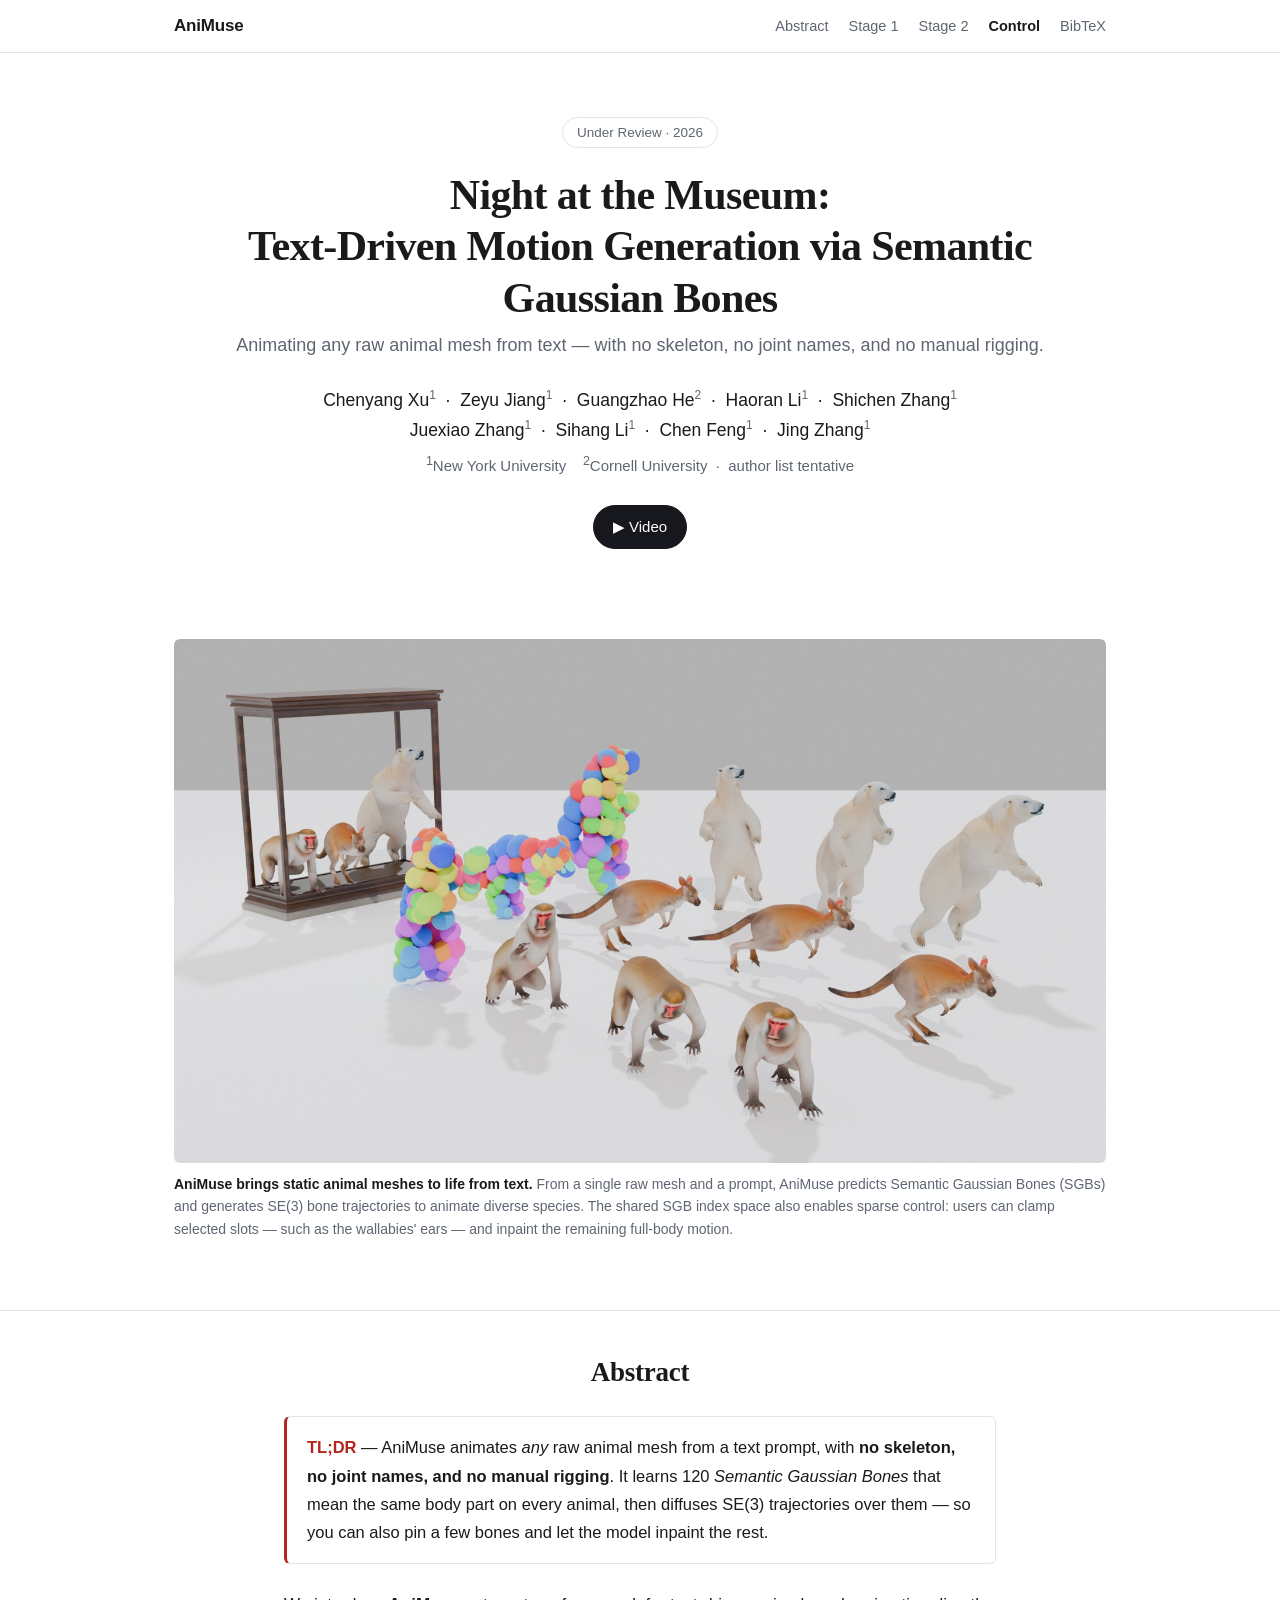
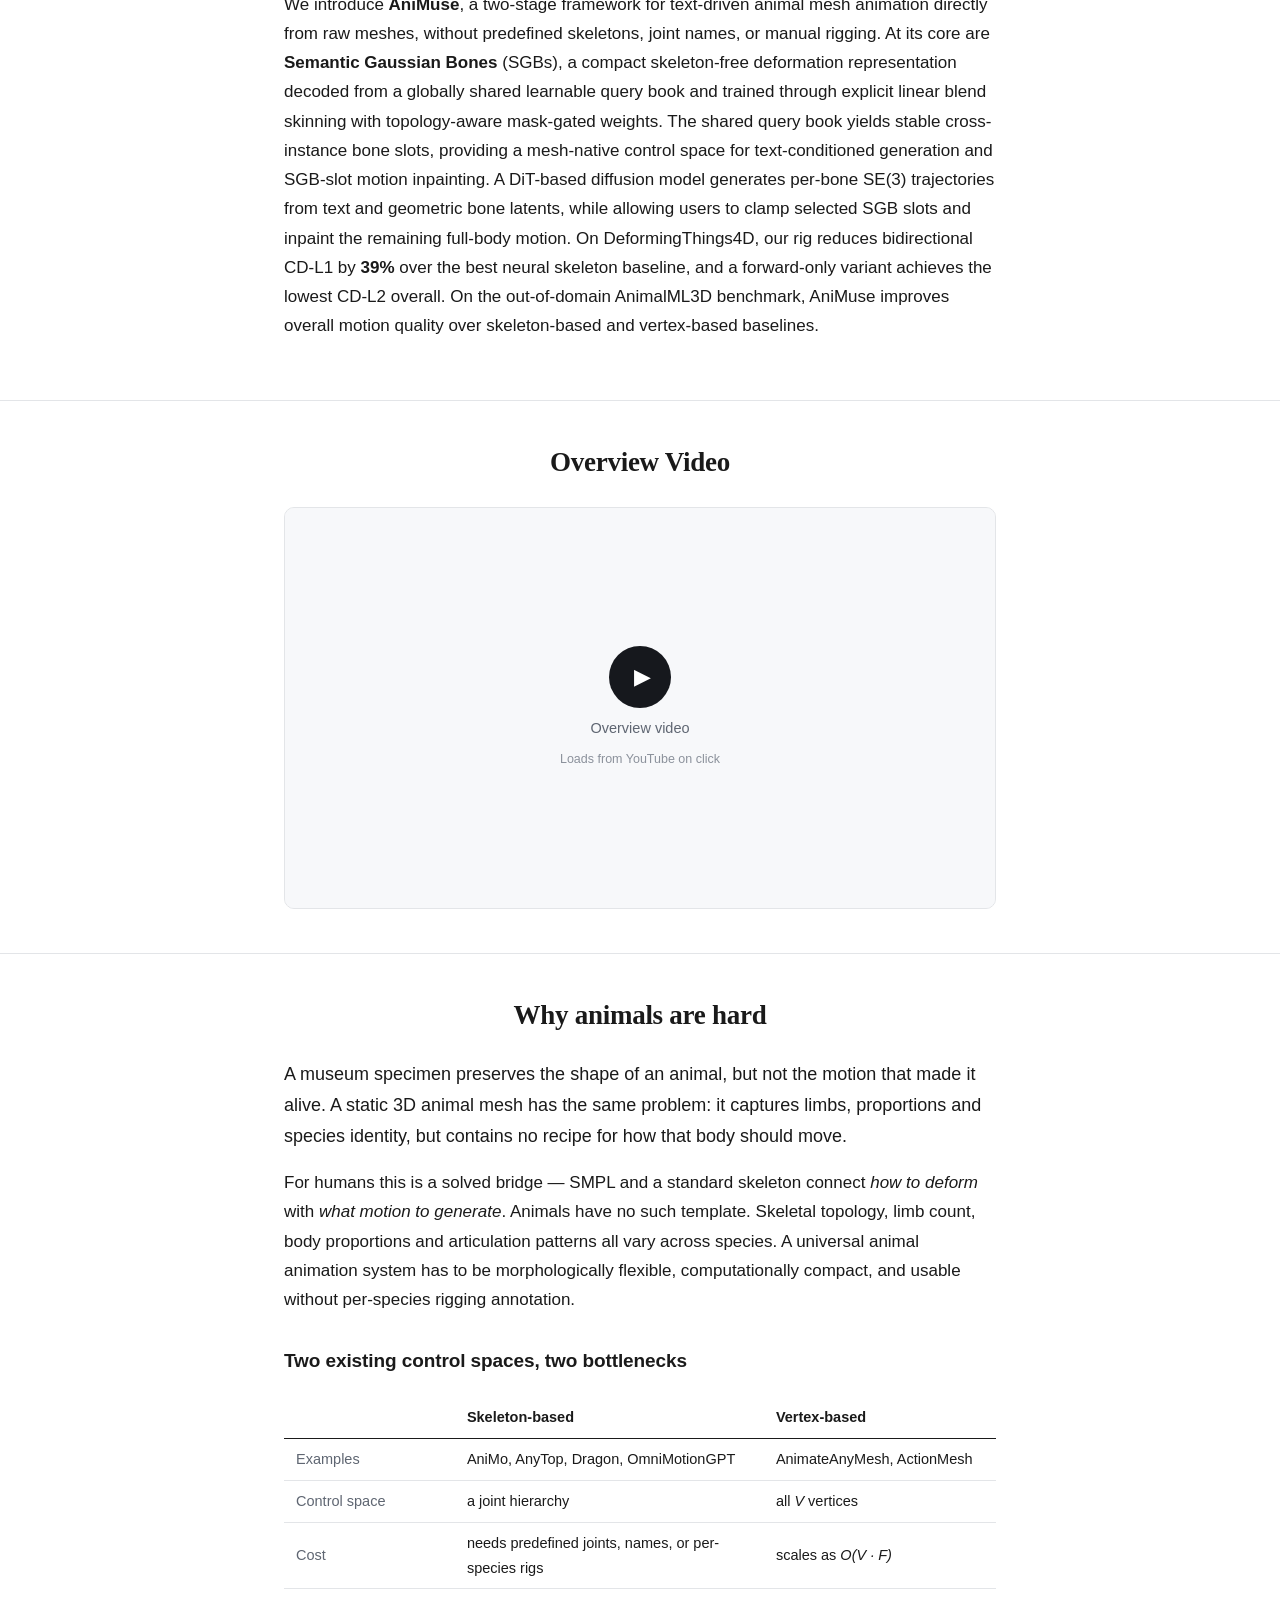
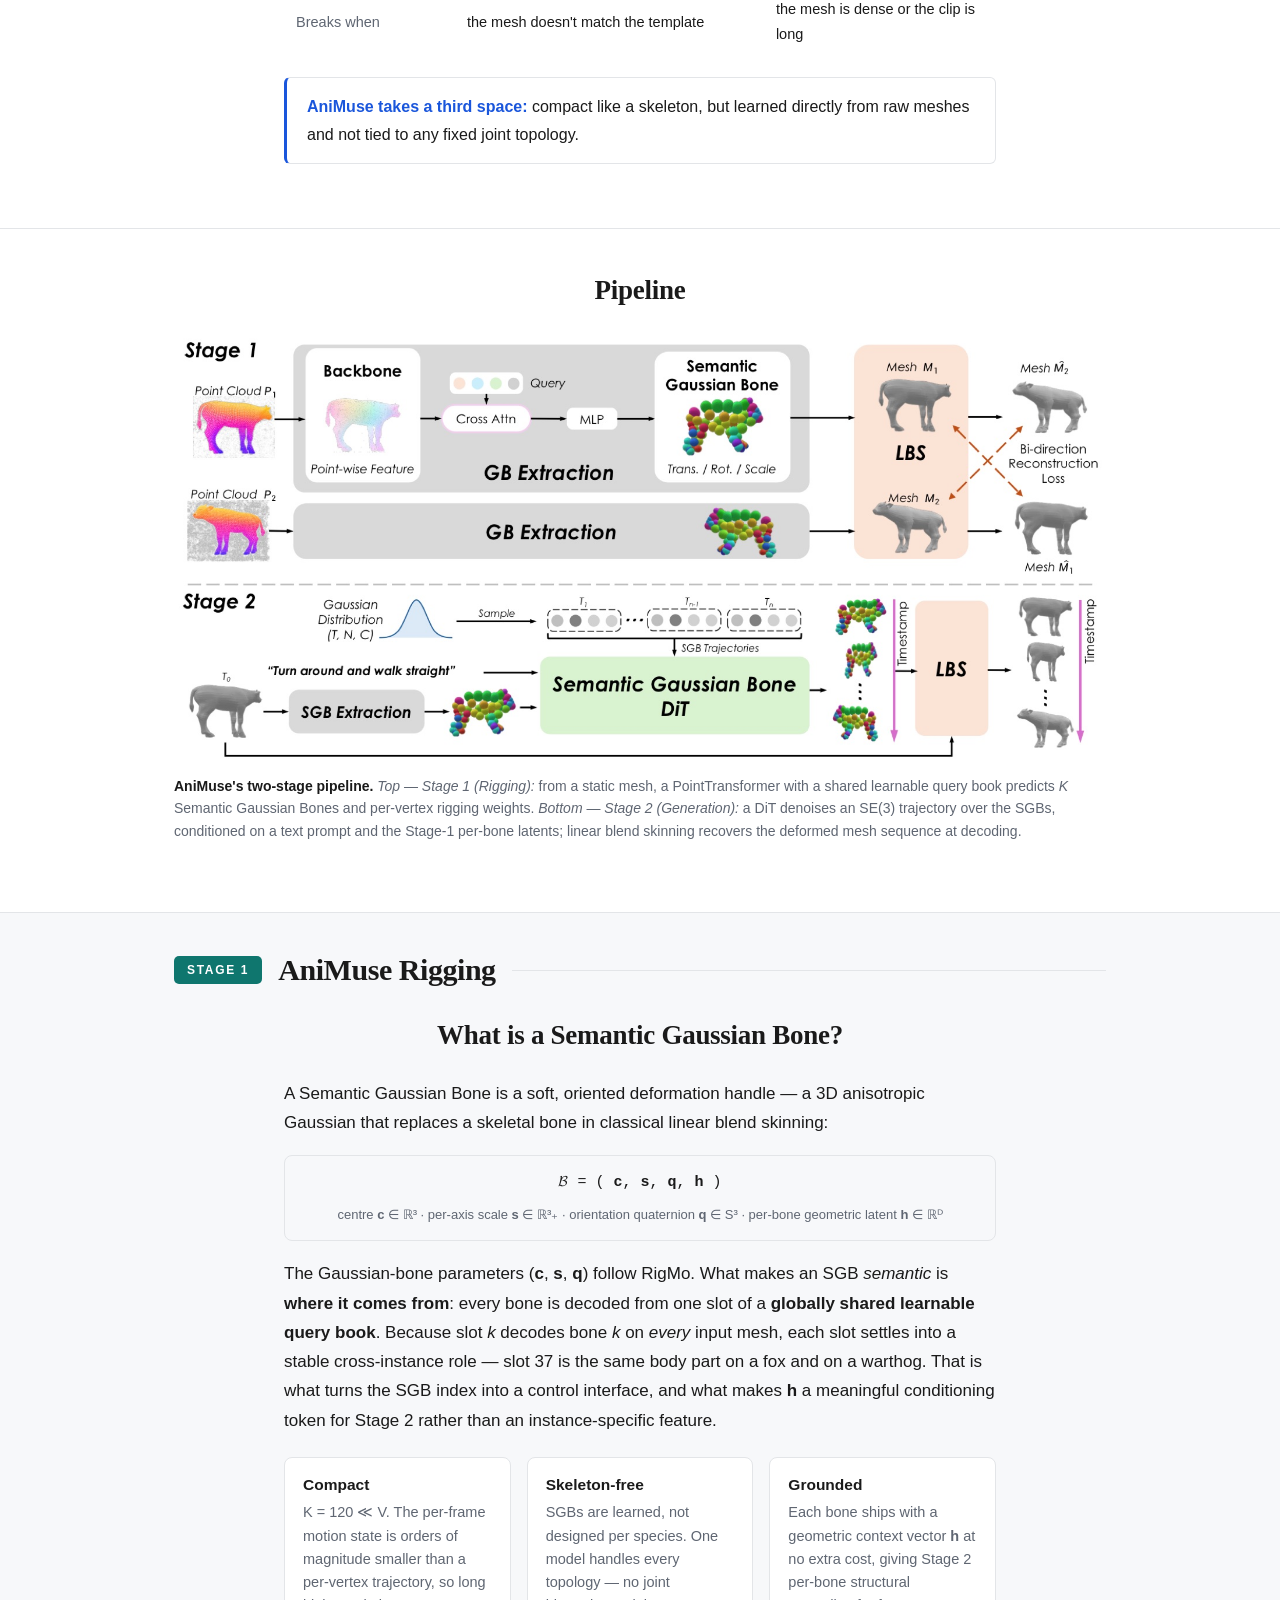
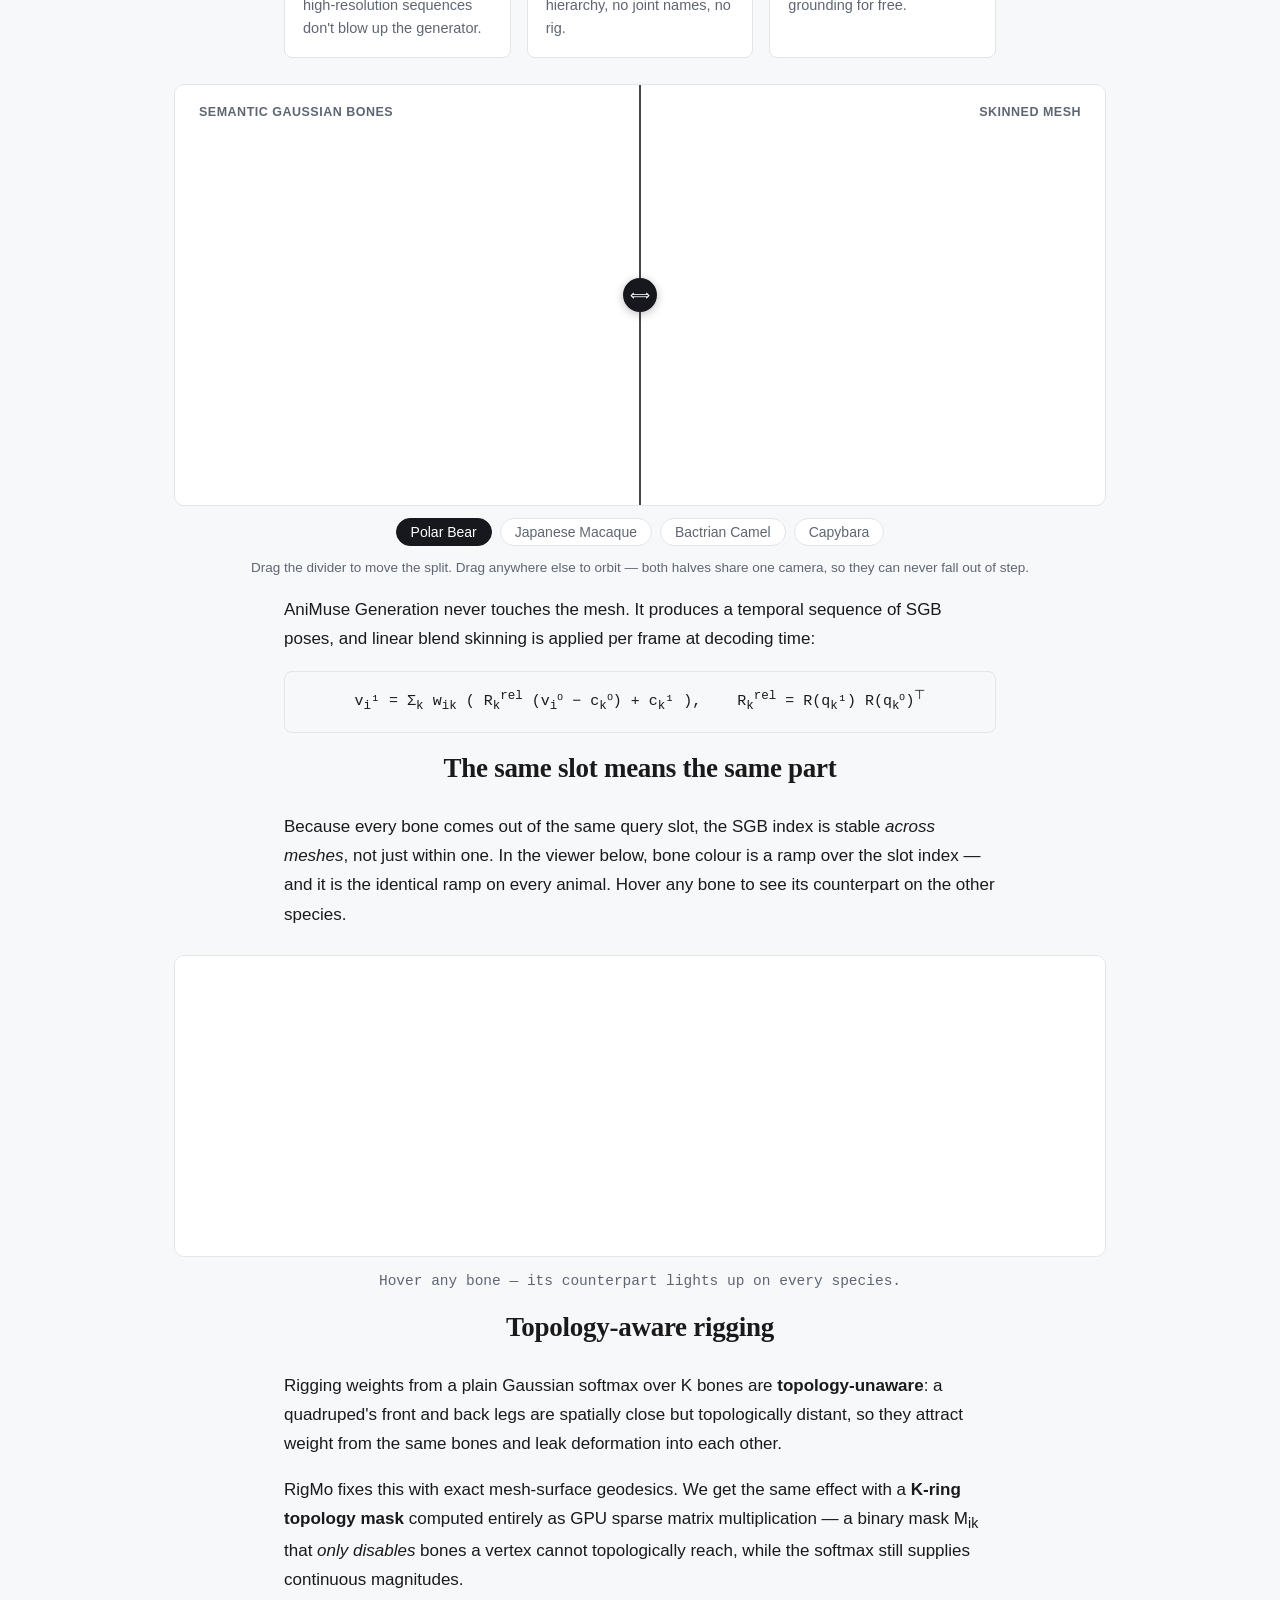
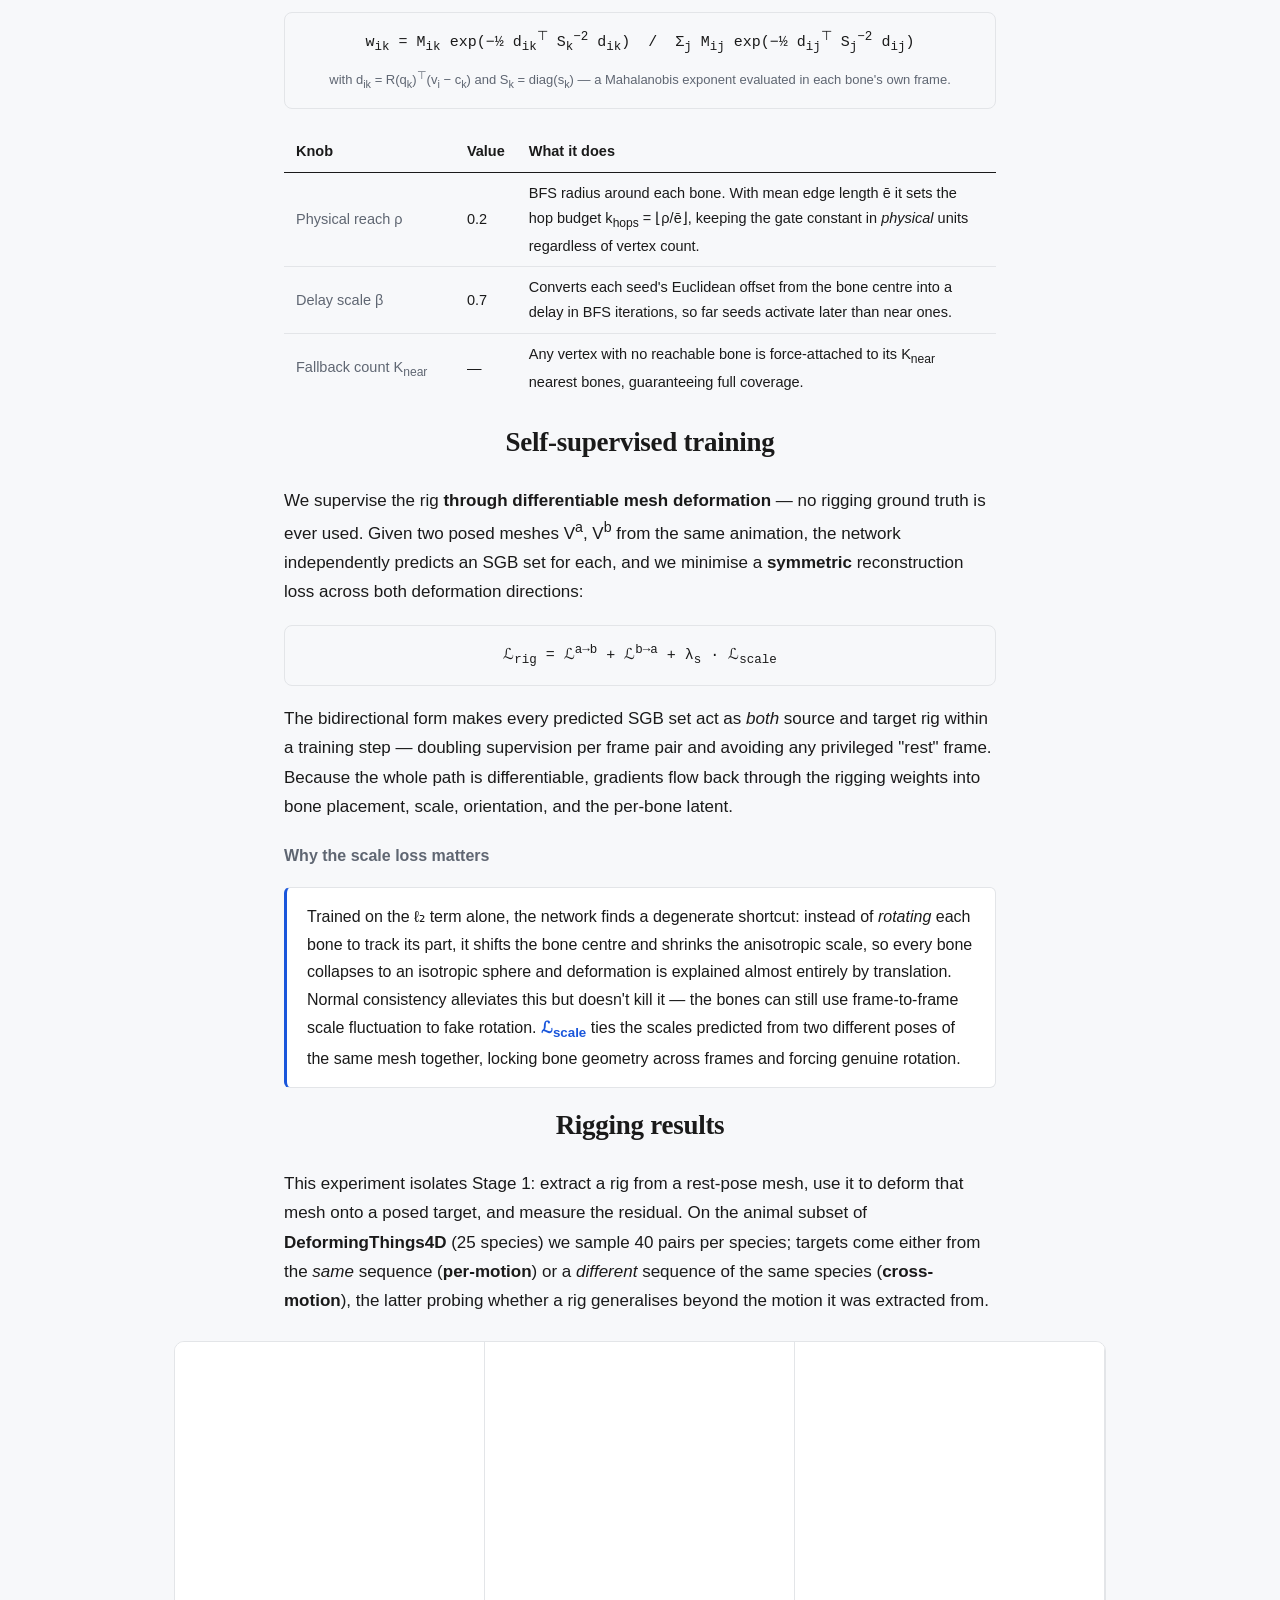
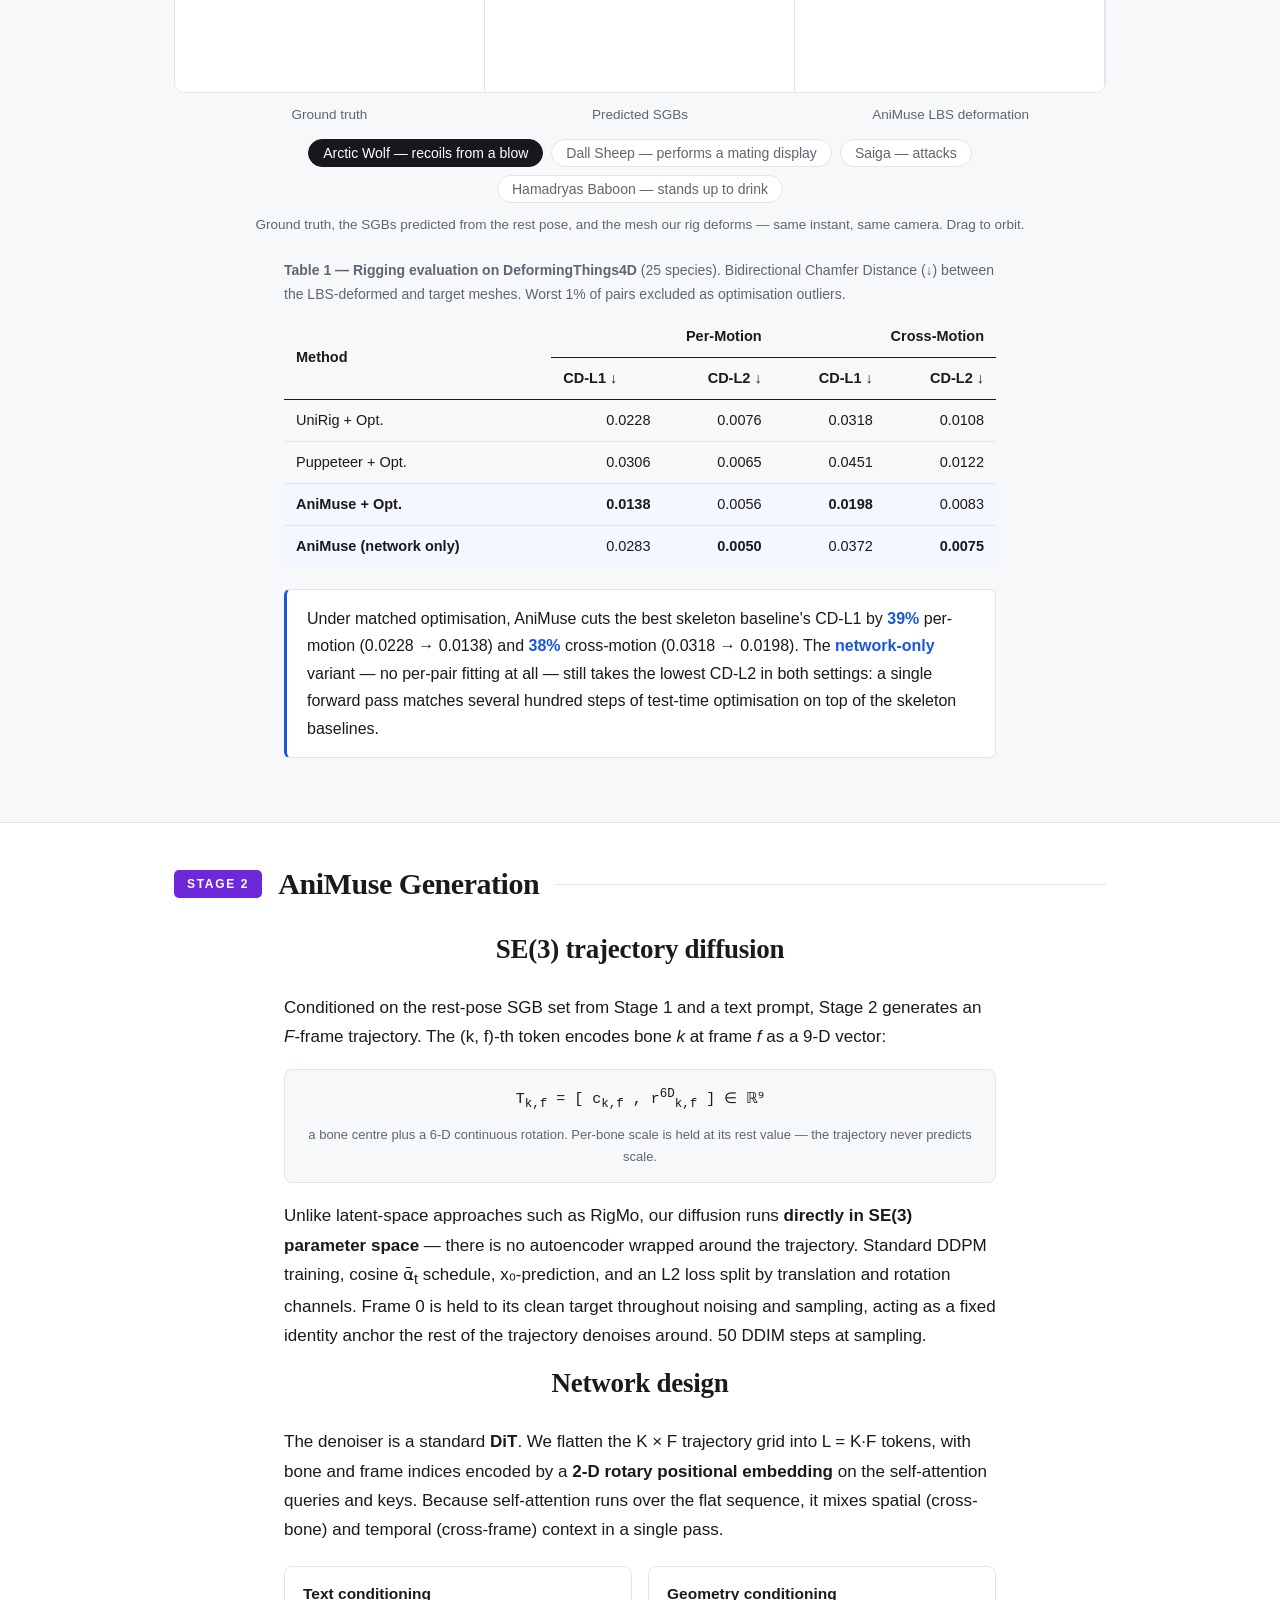
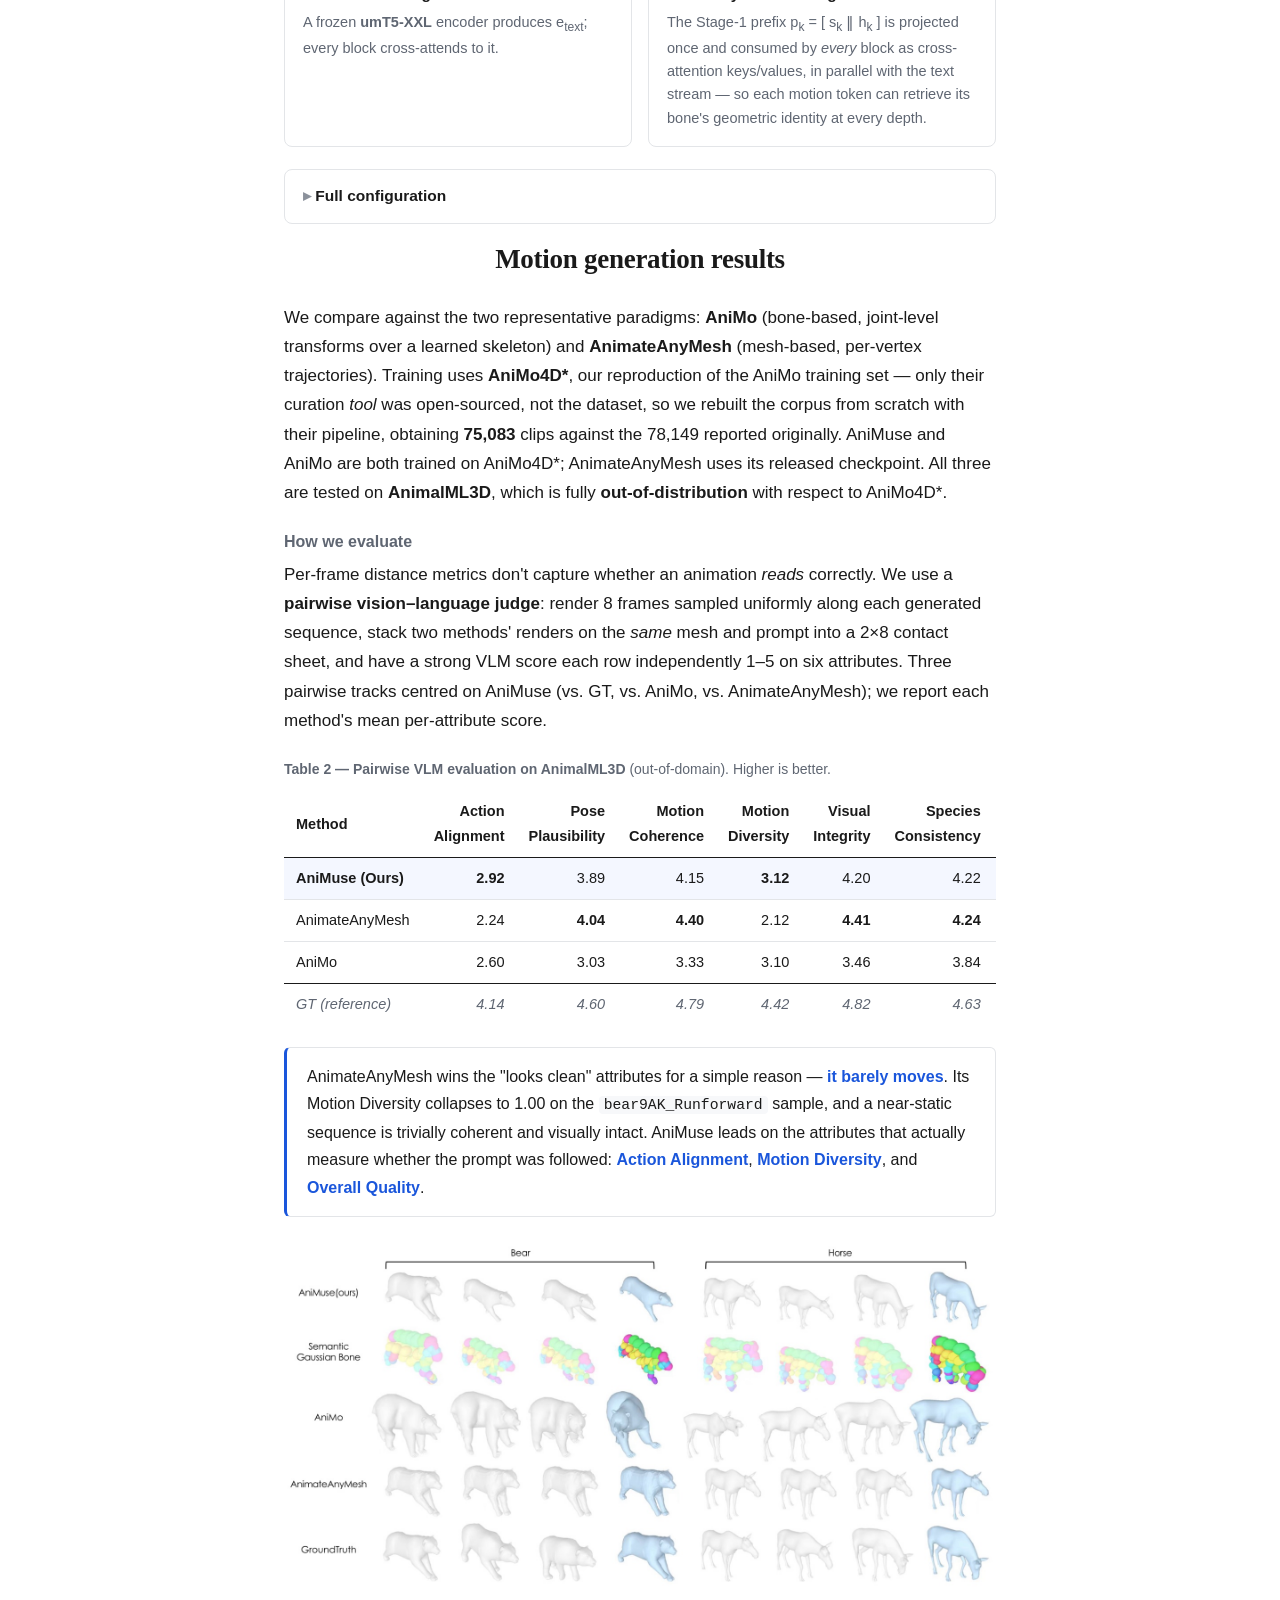
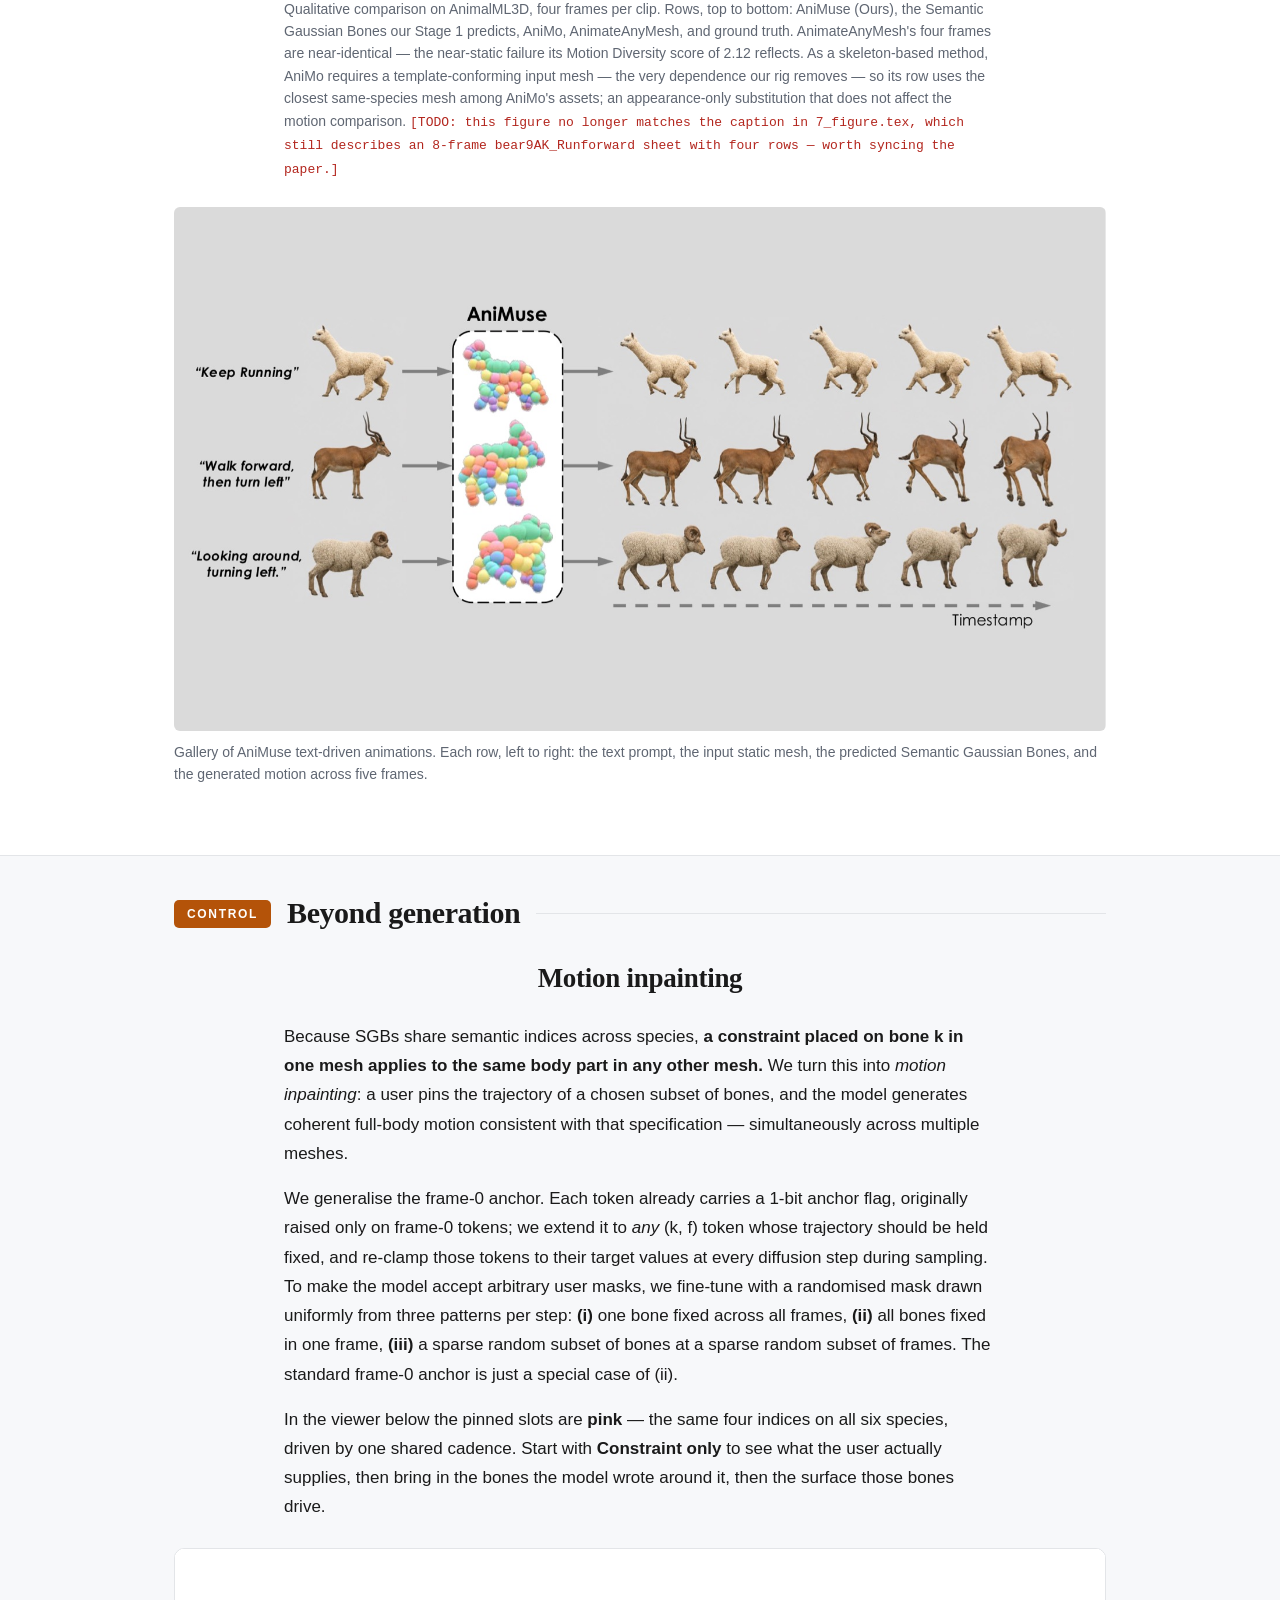
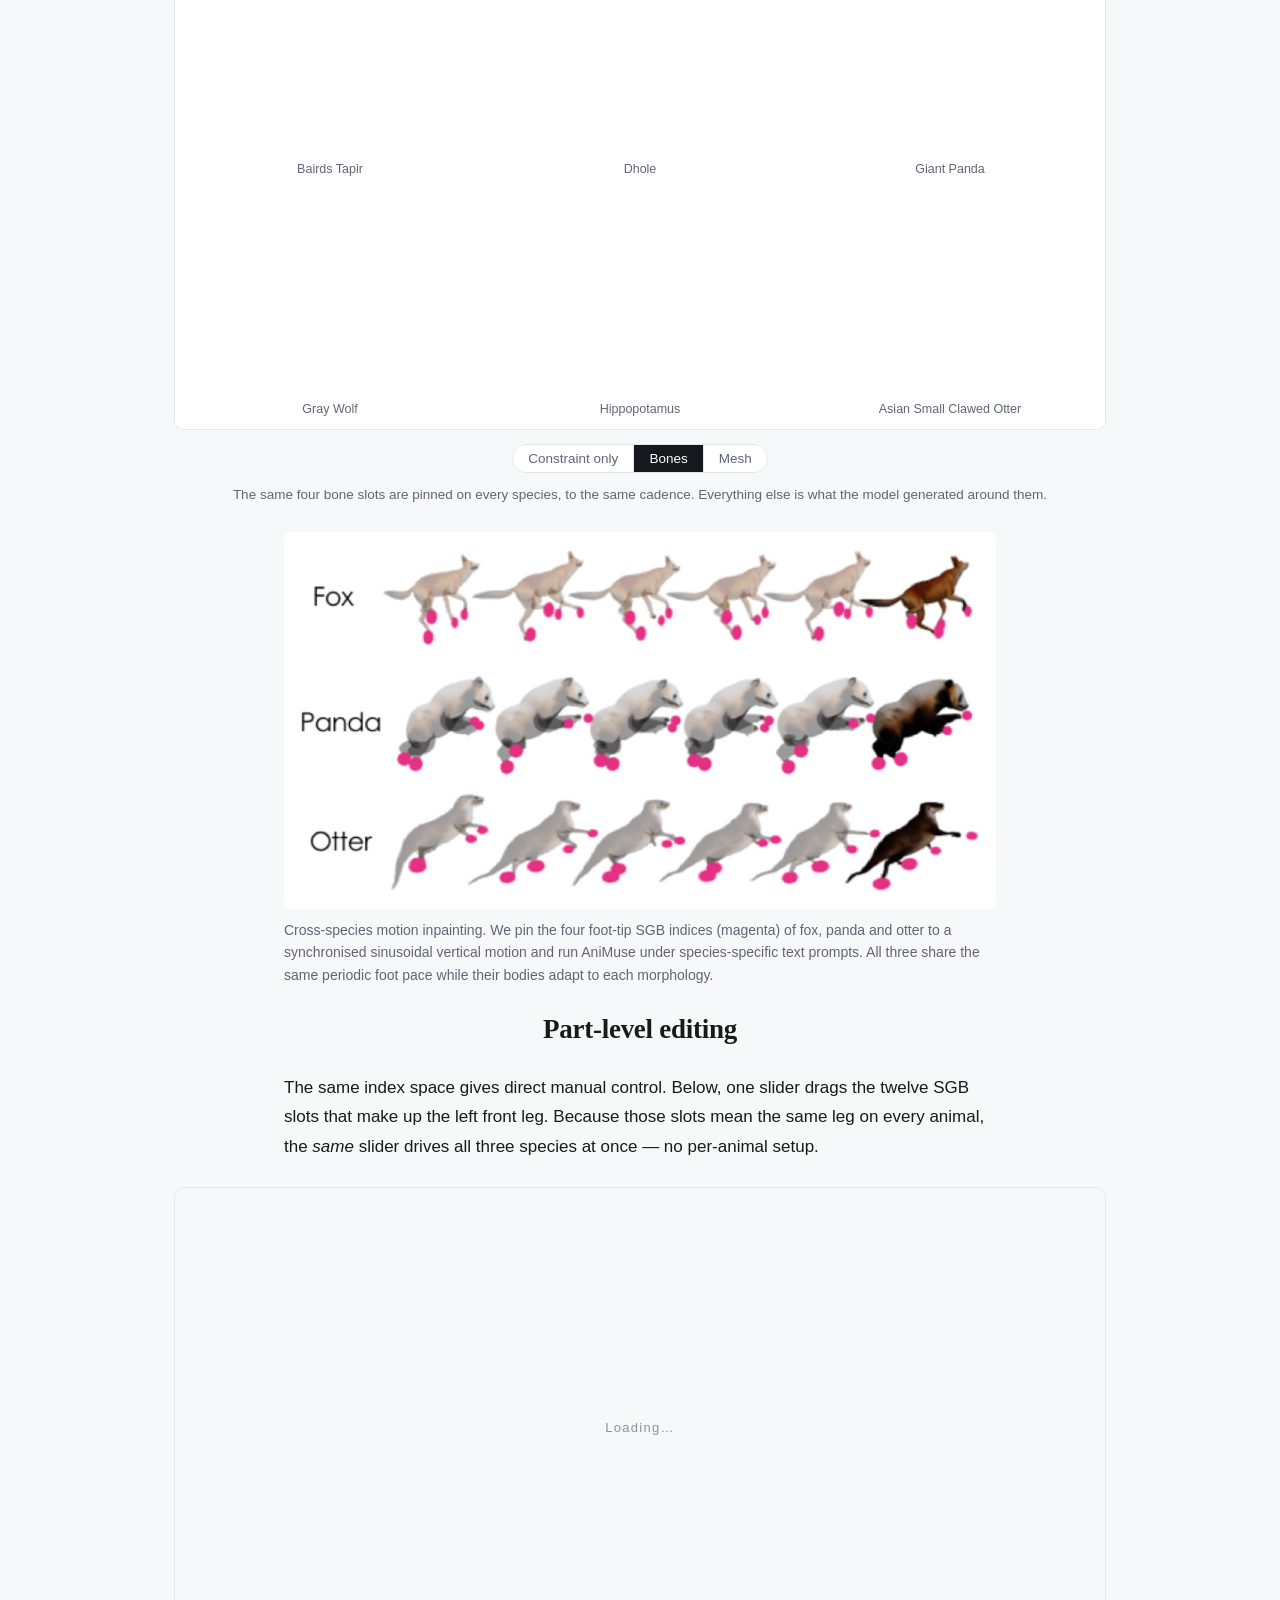
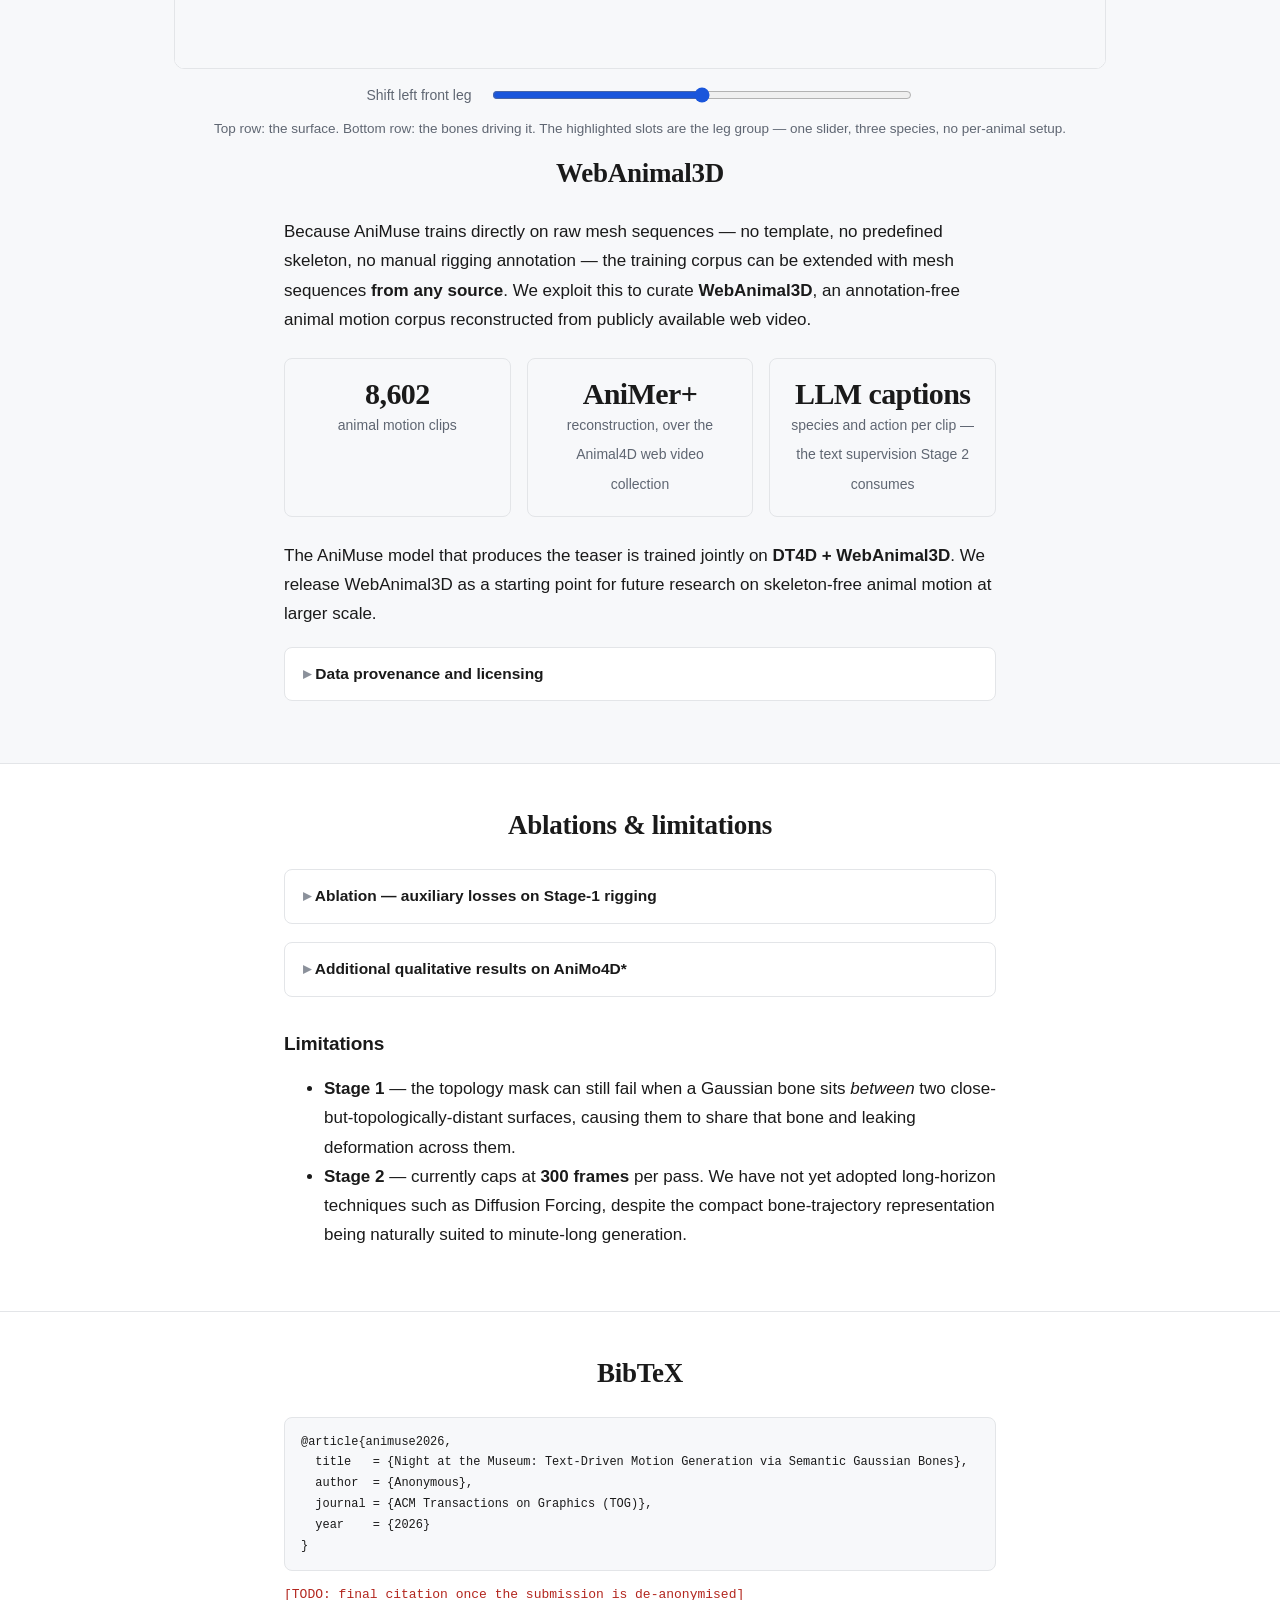
==== commit 2f908fe9: "Point the video embed at the new upload" ====
--- a/legacy/index.html
+++ b/legacy/index.html
@@ -89,7 +89,7 @@
 <section id="video">
   <div class="wrap narrow">
     <h2>Overview Video</h2>
-    <div class="video-embed" data-youtube="UVx4sUNARUM">
+    <div class="video-embed" data-youtube="J6a1tpsXST4">
       <button class="video-placeholder" type="button" aria-label="Play the AniMuse overview video">
         <span class="play">▶</span>
         <span>Overview video</span>
--- a/css/style.css
+++ b/css/style.css
@@ -85,6 +85,7 @@
 
 section { padding: 44px 0; }
 section + section { border-top: 1px solid var(--line); }
+.stage-section { padding-top: 40px; }
 
 h2 {
   font: 700 27px/1.3 var(--serif);
@@ -102,17 +103,17 @@
 }
 .eq .where { display: block; font-family: var(--sans); font-size: 13px; color: var(--muted); margin-top: 8px; white-space: normal; }
 
-/* Stage banner */
+/* Stage banner — this is the page's main divider, so it has to carry weight */
 .stage-mark {
-  display: flex; align-items: center; gap: 14px;
-  max-width: var(--col); margin: 0 auto 6px; padding: 0 24px;
+  display: flex; align-items: baseline; gap: 16px;
+  max-width: var(--col); margin: 0 auto 30px; padding: 0 24px;
 }
 .stage-mark .tag {
   font: 700 12px/1 var(--sans); letter-spacing: .14em; text-transform: uppercase;
-  color: #fff; padding: 7px 12px; border-radius: 5px;
-}
-.stage-mark .rule { flex: 1; height: 1px; background: var(--line); }
-.stage-mark .name { font: 650 17px/1 var(--sans); }
+  color: #fff; padding: 8px 13px; border-radius: 5px; align-self: center;
+}
+.stage-mark .rule { flex: 1; height: 1px; background: var(--line); align-self: center; }
+.stage-mark .name { font: 700 30px/1.15 var(--serif); letter-spacing: -.015em; }
 #stage1 .tag { background: var(--stage1); }
 #stage2 .tag { background: var(--stage2); }
 #control .tag { background: var(--control); }
@@ -270,6 +271,13 @@
   font-size: 12.5px; color: var(--muted); z-index: 2;
 }
 .grid-labels span { align-self: end; text-align: center; padding-bottom: 8px; }
+/* Labels placed from projected cell centres rather than by the grid. */
+.grid-labels.projected { display: block; }
+.grid-labels.projected span {
+  position: absolute; transform: translate(-50%, 0); white-space: nowrap;
+  padding: 0; line-height: 1.35;
+}
+.grid-labels.projected em { display: block; font-style: normal; color: var(--faint); font-size: 11.5px; }
 
 .video-embed { position: relative; padding-top: 56.25%; border-radius: 10px; overflow: hidden;
                border: 1px solid var(--line); background: var(--soft); }
